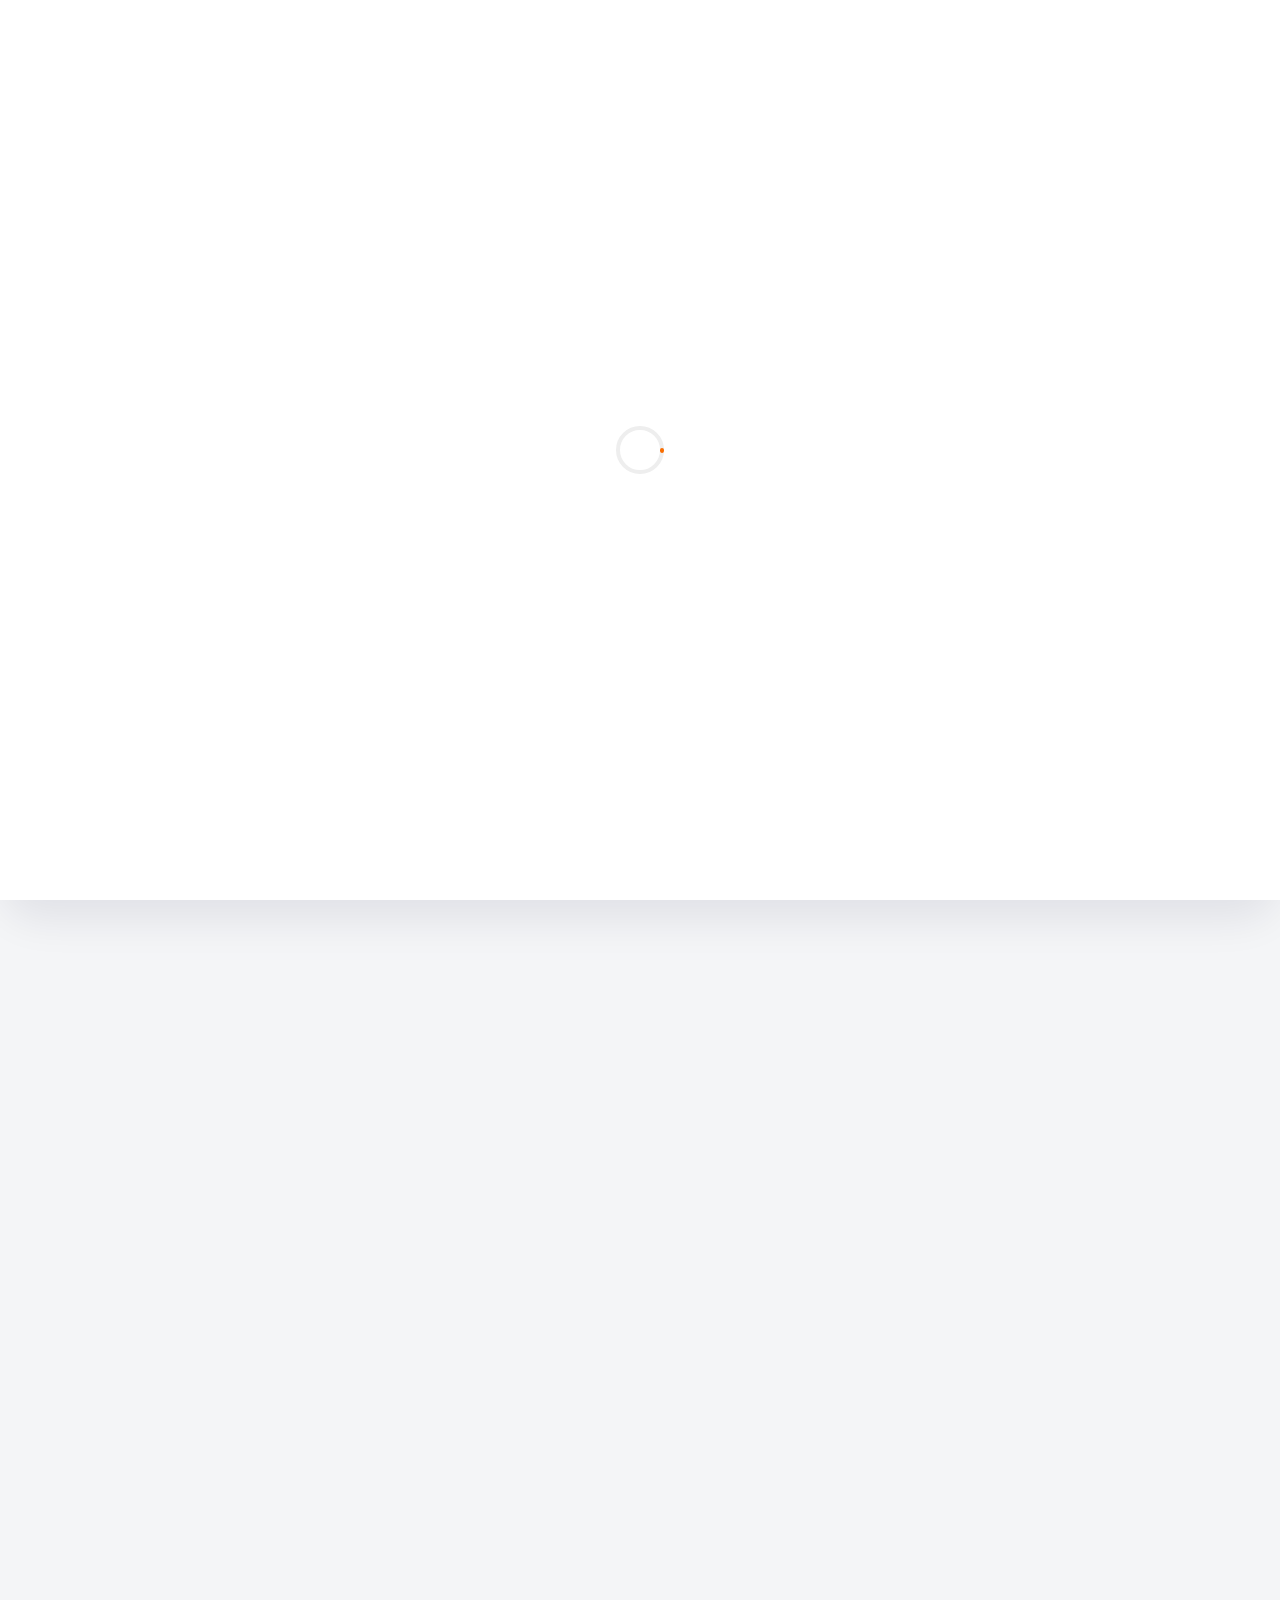
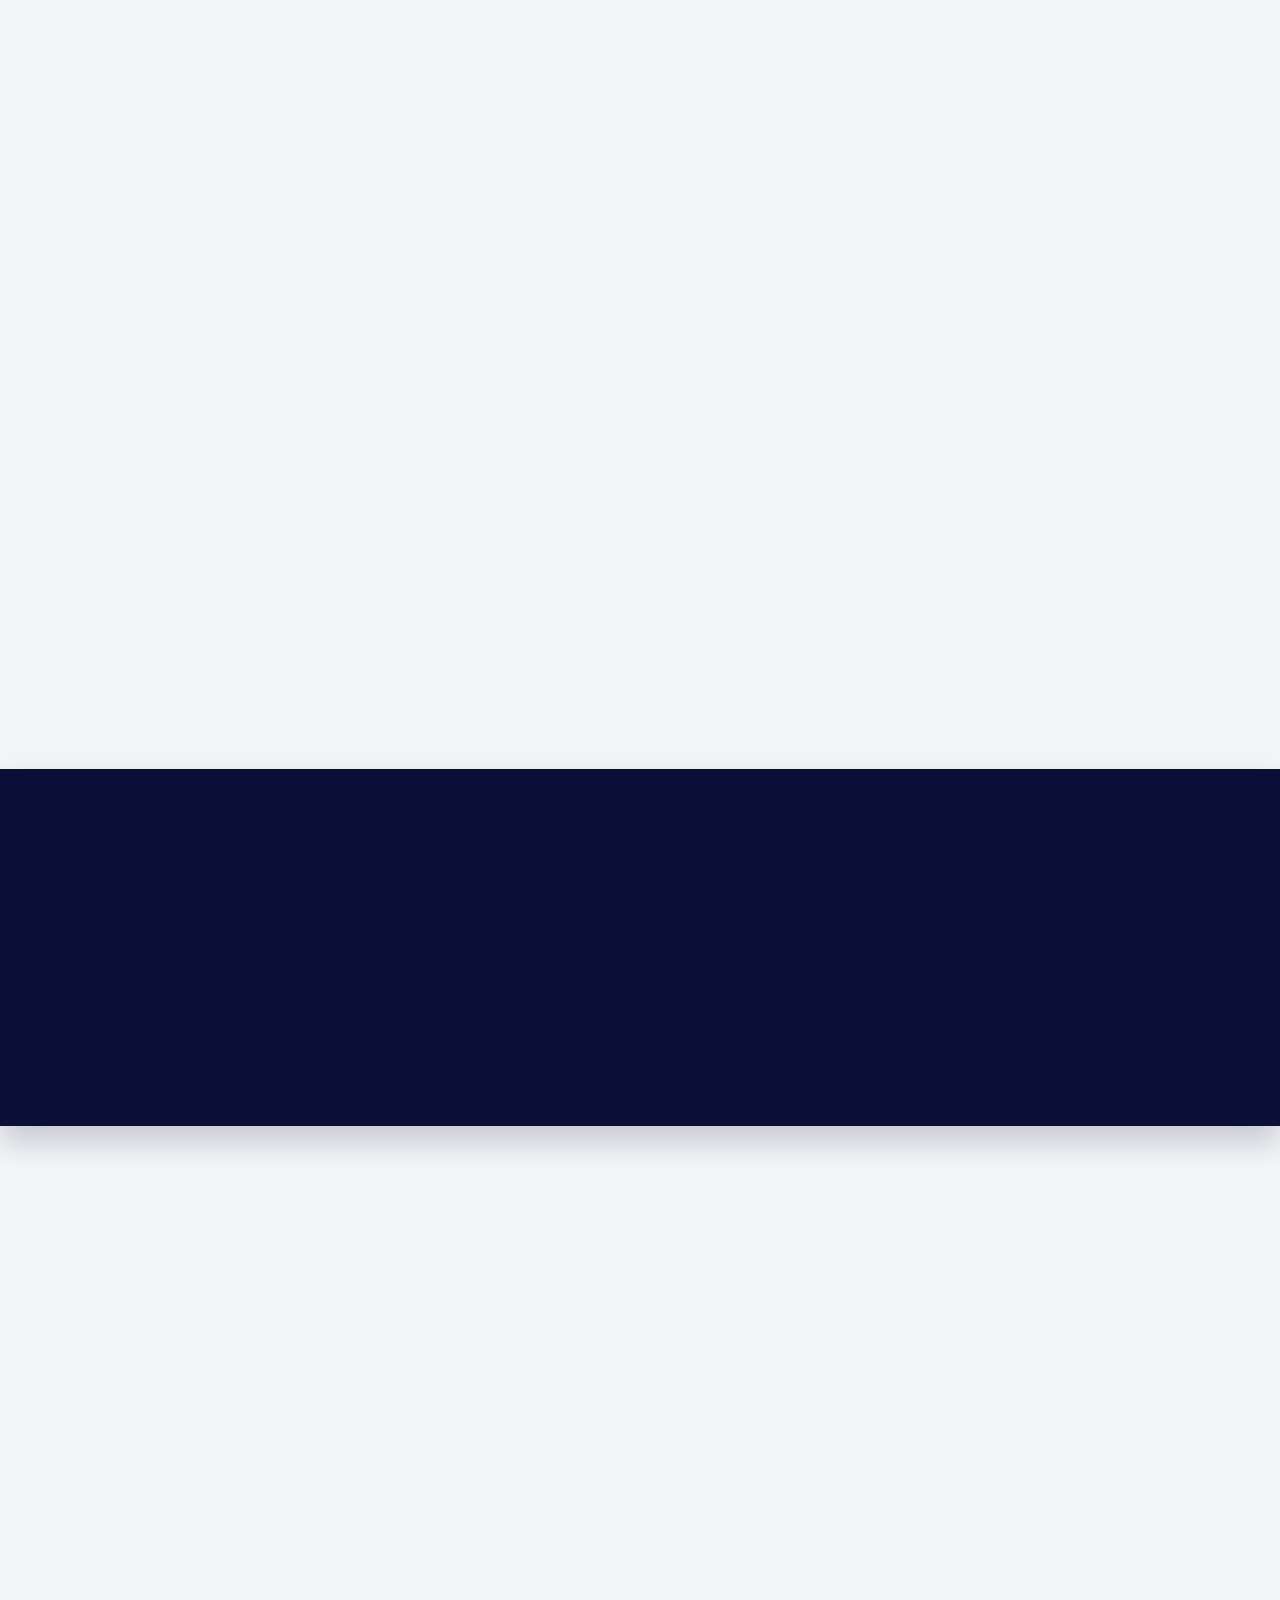
==== index.html @ ebe2635b "mobile view set" ====
<!DOCTYPE html>
<html lang="en">

<head>
  <title>Ideal Muslim Public School - Building Strong Foundations for a Bright Future</title>
  <meta charset="utf-8">
  <meta name="viewport" content="width=device-width, initial-scale=1.0">

  <link href="https://fonts.googleapis.com/css?family=Roboto:300,400,500,700" rel="stylesheet">
  <link rel="stylesheet" href="css/open-iconic-bootstrap.min.css">
  <link rel="stylesheet" href="css/animate.css">
  <link rel="stylesheet" href="css/owl.carousel.min.css">
  <link rel="stylesheet" href="css/owl.theme.default.min.css">
  <link rel="stylesheet" href="css/magnific-popup.css">
  <link rel="stylesheet" href="css/aos.css">
  <link rel="stylesheet" href="css/ionicons.min.css">
  <link rel="stylesheet" href="css/bootstrap-datepicker.css">
  <link rel="stylesheet" href="css/jquery.timepicker.css">
  <link rel="stylesheet" href="css/flaticon.css">
  <link rel="stylesheet" href="css/icomoon.css">
  <link rel="stylesheet" href="css/style.css">
  <link rel="stylesheet" href="css/theme-modern.css">
</head>

<body class="home-page">

  <div id="navbar-placeholder"></div>

  <div class="hero-wrap video-hero" style="background-image: url('images/epic_hero_3d.png'); background-size: cover; background-position: center;">
    <div class="overlay"></div>
    <div class="container">
      <div class="row no-gutters slider-text align-items-center justify-content-center" data-scrollax-parent="true">
        <div class="col-md-9 ftco-animate text-center">
          <h1 class="mb-4">Welcome to Ideal Muslim Public School</h1>
          <p class="mb-4 lead text-white">Building Strong Foundations for a Bright Future<br>
            <small>English Medium | Semester System | Science, English & Computer Science</small>
          </p>
          <p><a href="contact.html" class="btn btn-primary px-4 py-3">Apply Now</a> <a href="course.html"
              class="btn btn-secondary px-4 py-3">View Courses</a></p>
        </div>
      </div>
    </div>
  </div>

  <section class="ftco-section">
    <div class="container">
      <div class="row">
        <div class="col-md-4 d-flex align-self-stretch ftco-animate">
          <div class="media block-6 services p-3 py-4 d-block text-center">
            <div class="icon d-flex justify-content-center align-items-center mb-3"><span class="flaticon-exam"></span>
            </div>
            <div class="media-body px-3">
              <h3 class="heading">Quality Education</h3>
              <p>Committed to nurturing young minds and building strong academic foundations for a successful future.
              </p>
            </div>
          </div>
        </div>
        <div class="col-md-4 d-flex align-self-stretch ftco-animate">
          <div class="media block-6 services p-3 py-4 d-block text-center">
            <div class="icon d-flex justify-content-center align-items-center mb-3"><span class="flaticon-books"></span>
            </div>
            <div class="media-body px-3">
              <h3 class="heading">Admissions Open</h3>
              <p>Admissions are open for motivated students who want to learn, grow, and succeed in a disciplined
                academic environment.</p>
            </div>
          </div>
        </div>
        <div class="col-md-4 d-flex align-self-stretch ftco-animate">
          <div class="media block-6 services p-3 py-4 d-block text-center">
            <div class="icon d-flex justify-content-center align-items-center mb-3"><span
                class="flaticon-blackboard"></span></div>
            <div class="media-body px-3">
              <h3 class="heading">Our Core Subjects</h3>
              <p>Focusing on Science, English, and Computer Science to shape the future of our students.</p>
            </div>
          </div>
        </div>
      </div>
    </div>
  </section>

  <section class="ftco-section bg-light">
    <div class="container">
      <div class="row justify-content-center mb-5 pb-3">
        <div class="col-md-8 heading-section ftco-animate text-center">
          <h2 class="mb-4">About Us</h2>
        </div>
      </div>
      <div class="row d-md-flex align-items-center">
        <div class="col-md-6 ftco-animate">
          <img src="images/3d_hero.png" alt="School Environment" class="img-fluid rounded shadow" style="width: 100%;">
        </div>
        <div class="col-md-6 ftco-animate">
          <p>Ideal Muslim Public School is a trusted educational institution located in Chak No. 10 FW, Tehsil
            Chishtian, District Bahawalnagar. Established in 2006, our school has been serving the community with
            dedication, sincerity, and a mission to provide quality education to every student.</p>
          <p>We are an English medium, semester system school focused on developing students academically, morally, and
            socially. Our goal is not only to help students perform well in their studies but also to prepare them to
            become confident, responsible, and successful individuals in life.</p>
          <p>At Ideal Muslim Public School, we focus on:</p>
          <ul>
            <li>Academic excellence & Character building</li>
            <li>Discipline and respect</li>
            <li>Confidence and communication</li>
            <li>Modern learning values with moral guidance</li>
          </ul>
        </div>
      </div>
    </div>
  </section>

  <section class="ftco-counter" id="section-counter">
    <div class="container">
      <div class="row justify-content-center">
        <div class="col-md-10">
          <div class="row">
            <div class="col-md-3 d-flex justify-content-center counter-wrap ftco-animate">
              <div class="block-18 text-center pt-5 pb-5">
                <div class="text">
                  <strong class="number" data-number="20">10</strong>
                  <span>Years of Academic Excellence</span>
                </div>
              </div>
            </div>
            <div class="col-md-3 d-flex justify-content-center counter-wrap ftco-animate">
              <div class="block-18 text-center pt-5 pb-5">
                <div class="text">
                  <strong class="number" data-number="2006">0</strong>
                  <span>Established</span>
                </div>
              </div>
            </div>
            <div class="col-md-3 d-flex justify-content-center counter-wrap ftco-animate">
              <div class="block-18 text-center pt-5 pb-5">
                <div class="text">
                  <strong class="counter-value"><span class="number" data-number="700">0</span><b class="counter-suffix">+</b></strong>
                  <span>Student Strength</span>
                </div>
              </div>
            </div>
            <div class="col-md-3 d-flex justify-content-center counter-wrap ftco-animate">
              <div class="block-18 text-center pt-5 pb-5">
                <div class="text">
                  <strong class="counter-value"><span class="number" data-number="10000">0</span><b class="counter-suffix">+</b></strong>
                  <span>Successful Alumni</span>
                </div>
              </div>
            </div>
          
          </div>
        </div>
      </div>
    </div>
  </section>

  <section class="ftco-section position-relative pb-5">
    <div class="container">
      <div class="row align-items-stretch">
        <!-- Mission Strategy Card -->
        <div class="col-md-6 d-flex ftco-animate mt-4 mt-md-0">
          <div class="course p-5 text-center w-100 shadow-lg" style="border-radius: 30px; border-top: 8px solid var(--primary); background: #fff;">
            <div class="icon-wrap d-flex justify-content-center align-items-center mx-auto mb-4" style="width: 90px; height: 90px; border-radius: 50%; background: linear-gradient(135deg, var(--primary), #ffa3d4); box-shadow: 0 10px 25px rgba(224, 78, 159, 0.3);">
              <span class="flaticon-exam" style="font-size: 3rem; color: #fff;"></span>
            </div>
            <h2 class="mb-4" style="font-weight: 700;">Our Mission</h2>
            <p style="font-size: 1.05rem; color: #4B5563; line-height: 1.8;">Our mission is to provide affordable and quality education in a safe, disciplined, and encouraging environment where every student can learn, grow, and succeed. We are committed to developing knowledge, confidence, creativity, and strong moral values in our students. Through dedicated teaching and personal attention, we aim to build a strong academic foundation and prepare children to face future challenges with honesty, responsibility, determination, and the skills needed to become successful and respectful members of society.</p>
          </div>
        </div>

        <!-- Vision Goal Card -->
        <div class="col-md-6 d-flex ftco-animate mt-4 mt-md-0">
          <div class="course p-5 text-center w-100 shadow-lg" style="border-radius: 30px; border-top: 8px solid var(--secondary); background: #fff;">
            <div class="icon-wrap d-flex justify-content-center align-items-center mx-auto mb-4" style="width: 90px; height: 90px; border-radius: 50%; background: linear-gradient(135deg, var(--secondary), #262c76); box-shadow: 0 10px 25px rgba(11, 14, 55, 0.2);">
              <span class="flaticon-university" style="font-size: 3rem; color: #fff;"></span>
            </div>
            <h2 class="mb-4" style="font-weight: 700;">Our Vision</h2>
            <p style="font-size: 1.05rem; color: #4B5563; line-height: 1.8;">Our vision is to become a leading educational institution recognized for excellence in learning, discipline, character building, and student development. We aspire to nurture young minds by creating a positive and inspiring atmosphere where students feel motivated to achieve their goals. By strengthening their academic foundation and personal growth, we aim to equip them with the knowledge, confidence, values, and life skills necessary for a bright, successful, and meaningful future in an ever-changing and competitive world.</p>
          </div>
        </div>
      </div>
    </div>
  </section>

  <section class="ftco-section bg-light">
    <div class="container">
      <div class="row justify-content-center mb-5 pb-3">
        <div class="col-md-7 heading-section ftco-animate text-center">
          <h2 class="mb-4">Why Choose Ideal Muslim Public School?</h2>
        </div>
      </div>
      <div class="row">
        <div class="col-md-4 d-flex ftco-animate">
          <div class="course align-self-stretch text-center p-4">
            <div class="icon-wrap d-flex justify-content-center align-items-center mx-auto mb-4" style="width: 100px; height: 100px; border-radius: 50%; background: linear-gradient(135deg, var(--secondary), #262c76); box-shadow: 0 15px 30px rgba(11, 14, 55, 0.2);">
              <span class="flaticon-university" style="font-size: 3.2rem; color: #fff;"></span>
            </div>
            <h4 class="mb-3">Established Since 2006</h4>
            <p>Years of trust and educational excellence in the local community.</p>
          </div>
        </div>
        <div class="col-md-4 d-flex ftco-animate">
          <div class="course align-self-stretch text-center p-4">
            <div class="icon-wrap d-flex justify-content-center align-items-center mx-auto mb-4" style="width: 100px; height: 100px; border-radius: 50%; background: linear-gradient(135deg, var(--primary), #ffa3d4); box-shadow: 0 15px 30px rgba(224, 78, 159, 0.3);">
              <span class="flaticon-books" style="font-size: 3.2rem; color: #fff;"></span>
            </div>
            <h4 class="mb-3">English Medium & Semester System</h4>
            <p>Progressive academic tracking ensuring strong foundations.</p>
          </div>
        </div>
        <div class="col-md-4 d-flex ftco-animate">
          <div class="course align-self-stretch text-center p-4">
            <div class="icon-wrap d-flex justify-content-center align-items-center mx-auto mb-4" style="width: 100px; height: 100px; border-radius: 50%; background: linear-gradient(135deg, var(--secondary), #262c76); box-shadow: 0 15px 30px rgba(11, 14, 55, 0.2);">
              <span class="flaticon-blackboard" style="font-size: 3.2rem; color: #fff;"></span>
            </div>
            <h4 class="mb-3">Discipline & Moral Values</h4>
            <p>Student-centered learning environment with dedicated teaching staff.</p>
          </div>
        </div>
      </div>
    </div>
  </section>

  <section class="ftco-section">
    <div class="container">
      <div class="row justify-content-center mb-5 pb-3">
        <div class="col-md-7 heading-section ftco-animate text-center">
          <span class="subheading">Academics</span>
          <h2 class="mb-4">Our Core Subjects</h2>
          <p>At Ideal Muslim Public School, we focus on the subjects that build the strongest academic base for
            students.</p>
        </div>
      </div>
      <div class="row">
        <div class="col-md-4 d-flex ftco-animate">
          <div class="course align-self-stretch">
            <a href="course.html" class="img" style="background-image: url(images/3d_science.png)"></a>
            <div class="text p-4">
              <h3 class="mb-3"><a href="course.html">Science</a></h3>
              <p>We help students understand the world through practical learning, observation, and conceptual
                understanding.</p>
            </div>
          </div>
        </div>
        <div class="col-md-4 d-flex ftco-animate">
          <div class="course align-self-stretch">
            <a href="course.html" class="img" style="background-image: url(images/3d_english.png)"></a>
            <div class="text p-4">
              <h3 class="mb-3"><a href="course.html">English</a></h3>
              <p>We develop reading, writing, speaking, and communication skills to prepare students for academic and
                personal success.</p>
            </div>
          </div>
        </div>
        <div class="col-md-4 d-flex ftco-animate">
          <div class="course align-self-stretch">
            <a href="course.html" class="img" style="background-image: url(images/3d_computer.png)"></a>
            <div class="text p-4">
              <h3 class="mb-3"><a href="course.html">Computer Science</a></h3>
              <p>We introduce students to modern technology, computer basics, and digital learning to help them succeed
                in today’s world.</p>
            </div>
          </div>
        </div>
      </div>
    </div>
  </section>

  <section class="ftco-section bg-light">
    <div class="container">
      <div class="row justify-content-center mb-5 pb-3">
        <div class="col-md-10 col-lg-10 ftco-animate">
          <div class="course p-4 p-md-5" style="border-radius: 30px;">
            <div class="text">
              <h2 class="mb-4" style="text-align: center;">Our Teachers</h2>
              <p class="lead" style="font-size: 1.15rem; color: #4B5563;">At Ideal Muslim Public School, our teaching staff is the heart of our institution. We are proud to have dedicated, qualified, and caring teachers who work passionately to shape the future of every child.</p>
              <p class="lead" style="font-size: 1.15rem; color: #4B5563;">Our teachers do more than just complete the syllabus — they guide, inspire, and nurture students at every step of their educational journey. With patience, discipline, and personal attention, they help children build strong academic skills, good manners, confidence, and a love for learning.</p>
              <p class="lead" style="font-size: 1.15rem; color: #4B5563;">We believe that every child is unique, and our teachers understand the importance of teaching with kindness, responsibility, and wisdom. They create a classroom environment where students feel safe, respected, motivated, and encouraged to grow.</p>
              <p class="lead mb-0" style="font-weight: 700; color: var(--primary); font-size: 1.25rem; text-align: center; margin-top: 2rem;">At our school, teaching is not just a profession &mdash; it is a mission to build strong minds, good character, and a bright future.</p>
            </div>
          </div>
        </div>
      </div>
    </div>
  </section>

  <section class="ftco-section">
    <div class="container">
      <div class="row justify-content-center mb-5 pb-3">
        <div class="col-md-7 heading-section ftco-animate text-center">
          <h2 class="mb-4">Latest Events</h2>
          <p>At Ideal Muslim Public School, we believe education is not limited to classrooms only. We regularly
            organize engaging and memorable events for our students.</p>
        </div>
      </div>
      <div class="row">
        <div class="col-md-4 d-flex ftco-animate">
          <div class="blog-entry align-self-stretch">
            <a href="event.html" class="block-20"
              style="background-image: url('images/3d_food.png'); overflow:hidden; background-size: cover;">
            </a>
            <div class="text p-4 d-block">
              <h3 class="heading mb-4"><a href="event.html">Food Day</a></h3>
              <p>A fun and exciting event where students bring and share a variety of foods, promoting participation,
                creativity, and social bonding.</p>
            </div>
          </div>
        </div>
        <div class="col-md-4 d-flex ftco-animate">
          <div class="blog-entry align-self-stretch">
            <a href="event.html" class="block-20"
              style="background-image: url('images/3d_dinner.png'); overflow:hidden; background-size: cover;">
            </a>
            <div class="text p-4 d-block">
              <h3 class="heading mb-4"><a href="event.html">Annual Dinner</a></h3>
              <p>A special occasion where students, staff, and families come together to celebrate achievements, unity,
                and joyful school memories.</p>
            </div>
          </div>
        </div>
        <div class="col-md-4 d-flex ftco-animate">
          <div class="blog-entry align-self-stretch">
            <a href="event.html" class="block-20"
              style="background-image: url('images/3d_sports.png'); overflow:hidden; background-size: cover;">
            </a>
            <div class="text p-4 d-block">
              <h3 class="heading mb-4"><a href="event.html">Sports Activities</a></h3>
              <p>We encourage physical fitness and teamwork through sports activities that help students stay active,
                disciplined, and confident.</p>
            </div>
          </div>
        </div>
      </div>
    </div>
  </section>

  <div id="footer-placeholder"></div>

  <!-- loader -->
  <div id="ftco-loader" class="show fullscreen"><svg class="circular" width="48px" height="48px">
      <circle class="path-bg" cx="24" cy="24" r="22" fill="none" stroke-width="4" stroke="#eeeeee" />
      <circle class="path" cx="24" cy="24" r="22" fill="none" stroke-width="4" stroke-miterlimit="10"
        stroke="#F96D00" />
    </svg></div>

  <script src="js/jquery.min.js"></script>
  <script src="js/jquery-migrate-3.0.1.min.js"></script>
  <script src="js/popper.min.js"></script>
  <script src="js/bootstrap.min.js"></script>
  <script src="js/jquery.easing.1.3.js"></script>
  <script src="js/jquery.waypoints.min.js"></script>
  <script src="js/jquery.stellar.min.js"></script>
  <script src="js/owl.carousel.min.js"></script>
  <script src="js/jquery.magnific-popup.min.js"></script>
  <script src="js/aos.js"></script>
  <script src="js/jquery.animateNumber.min.js"></script>
  <script src="js/bootstrap-datepicker.js"></script>
  <script src="js/jquery.timepicker.min.js"></script>
  <script src="js/scrollax.min.js"></script>
  <script src="js/main.js"></script>

</body>

</html>
---- css/flaticon.css ----
/*
  	Flaticon icon font: Flaticon
  	Creation date: 16/08/2018 13:57
  	*/



@font-face {
  font-family: "Flaticon";
  src: url("../fonts/flaticon/font/Flaticon.eot");
  src: url("../fonts/flaticon/font/Flaticon.eot?#iefix") format("embedded-opentype"),
       url("../fonts/flaticon/font/Flaticon.woff") format("woff"),
       url("../fonts/flaticon/font/Flaticon.ttf") format("truetype"),
       url("../fonts/flaticon/font/Flaticon.svg#Flaticon") format("svg");
  font-weight: normal;
  font-style: normal;
}

@media screen and (-webkit-min-device-pixel-ratio:0) {
  @font-face {
    font-family: "Flaticon";
    src: url("../fonts/flaticon/font/Flaticon.svg#Flaticon") format("svg");
  }
}

[class^="flaticon-"]:before, [class*=" flaticon-"]:before,
[class^="flaticon-"]:after, [class*=" flaticon-"]:after {   
  font-family: Flaticon;
  font-style: normal;
  font-weight: normal;
  font-variant: normal;
  text-transform: none;
  line-height: 1;

  /* Better Font Rendering =========== */
  -webkit-font-smoothing: antialiased;
  -moz-osx-font-smoothing: grayscale;
}

.flaticon-university:before { content: "\f100"; }
.flaticon-exam:before { content: "\f101"; }
.flaticon-blackboard:before { content: "\f102"; }
.flaticon-books:before { content: "\f103"; }
---- css/theme-modern.css ----
/* Modern Etail/3D Theme Overrides */

:root {
  --primary: #E04E9F; /* Vibrant Magenta */
  --secondary: #0B0E37; /* Deep Navy Blue */
  --bg-light: #F4F5F7; /* Soft Off-White Background */
  --text-dark: #1A1C29; /* Dark text for readability */
  --clay-shadow: 0 20px 40px rgba(11, 14, 55, 0.08); /* Soft ambient shadow */
  --glass-bg: rgba(255, 255, 255, 0.85);
  --border-radius-pill: 50px;
  --border-radius-card: 24px;
}

body {
  background-color: var(--bg-light);
  color: var(--text-dark);
  font-family: "Plus Jakarta Sans", "Inter", "Work Sans", Arial, sans-serif;
  letter-spacing: -0.01em;
}

/* Global content justification */
p,
li,
.lead,
.text,
.media-body p,
.course p,
.services p,
.blog-entry p,
.testimony-wrap p,
.contact-intro p,
.contact-card p,
.contact-side-body p,
.block-23 ul li .text,
.ftco-footer p {
  text-align: justify;
  text-justify: inter-word;
}

h1, h2, h3, h4, h5, h6, .heading {
  color: var(--secondary) !important;
  font-weight: 800;
  letter-spacing: -0.02em;
}

/* Base Buttons */
.btn {
  border-radius: var(--border-radius-pill) !important;
  font-weight: 700;
  padding: 12px 32px !important;
  text-transform: uppercase;
  letter-spacing: 1px;
  font-size: 0.85rem;
  box-shadow: 0 10px 20px rgba(224, 78, 159, 0.2);
  transition: all 0.3s ease;
  border: none !important;
}

.btn-primary {
  background-color: var(--primary) !important;
  color: #fff !important;
}

.btn-primary:hover {
  transform: translateY(-3px);
  box-shadow: 0 15px 25px rgba(224, 78, 159, 0.4);
}

.btn-secondary {
  background-color: var(--secondary) !important;
  color: #fff !important;
  box-shadow: 0 10px 20px rgba(11, 14, 55, 0.2);
}

.btn-secondary:hover {
  transform: translateY(-3px);
  box-shadow: 0 15px 25px rgba(11, 14, 55, 0.4);
}

/* Floating Pill Navbar */
.ftco-navbar-light {
  background: linear-gradient(180deg, rgba(196, 216, 249, 0.98), rgba(228, 240, 255, 0.95)) !important;
  backdrop-filter: blur(10px);
  -webkit-backdrop-filter: blur(10px);
  box-shadow: var(--clay-shadow);
  border-radius: var(--border-radius-pill);
  margin: 20px auto !important;
  max-width: 95%;
  padding: 10px 20px;
  position: absolute;
  top: 0;
  left: 0;
  right: 0;
  z-index: 10;
}

/* Incase it goes fixed/scrolled */
.ftco-navbar-light.scrolled {
  position: fixed;
  top: 10px;
  max-width: 95%;
  left: 0;
  right: 0;
  border-radius: var(--border-radius-pill);
  box-shadow: 0 15px 30px rgba(11, 14, 55, 0.1);
  margin-top: 0 !important;
  background: linear-gradient(180deg, rgba(178, 204, 245, 0.98), rgba(218, 236, 255, 0.95)) !important;
}

.ftco-navbar-light .navbar-nav > .nav-item > .nav-link {
  color: var(--secondary) !important;
  font-weight: 600;
  text-transform: uppercase;
  font-size: 0.85rem;
  letter-spacing: 1px;
  border-radius: var(--border-radius-pill);
  padding: 10px 20px !important;
  transition: all 0.3s ease;
}

.ftco-navbar-light .navbar-nav > .nav-item > .nav-link:hover,
.ftco-navbar-light .navbar-nav > .nav-item.active > .nav-link {
  background-color: var(--primary) !important;
  color: #fff !important;
}

/* Navbar Brand Logo */
.navbar-brand img {
  border-radius: 50%;
}

/* Video Hero Section */
.hero-wrap.video-hero {
  position: relative;
  overflow: hidden;
  height: 100vh;
  min-height: 800px;
  border-bottom-left-radius: 40px;
  border-bottom-right-radius: 40px;
  box-shadow: var(--clay-shadow);
}

.hero-wrap.video-hero .overlay {
  position: absolute;
  top: 0; left: 0; right: 0; bottom: 0;
  /* Soft white/gray overlay to make text pop while letting bright colors show */
  background: rgba(244, 245, 247, 0.7) !important; 
}

.hero-wrap.video-hero .bg-video {
  position: absolute;
  top: 50%;
  left: 50%;
  min-width: 100%;
  min-height: 100%;
  width: auto;
  height: auto;
  transform: translateX(-50%) translateY(-50%);
  object-fit: cover;
  z-index: -1;
}

.hero-wrap .slider-text h1 {
  font-weight: 900;
  color: var(--secondary) !important;
  font-size: 4rem;
}

.hero-wrap .slider-text p.lead {
  color: var(--secondary) !important;
  font-weight: 500;
}

/* Claymorphic Cards */
.course, .services, .blog-entry, .staff {
  background: #fff !important;
  border-radius: var(--border-radius-card) !important;
  box-shadow: var(--clay-shadow) !important;
  transition: all 0.3s ease;
  overflow: hidden;
  border: 4px solid #fff; /* Slight border effect for clay */
}

.course:hover, .services:hover, .blog-entry:hover, .staff:hover {
  transform: translateY(-10px);
  box-shadow: 0 30px 60px rgba(11, 14, 55, 0.12) !important;
}

.course .img, .blog-entry .block-20, .staff .img-wrap, .img-fluid.rounded {
  border-radius: var(--border-radius-card) !important;
}

/* General images in sections */
img.rounded {
  border-radius: var(--border-radius-card) !important;
  box-shadow: var(--clay-shadow);
}

/* Sections backgrounds */
.bg-light {
  background-color: var(--bg-light) !important;
}
.ftco-section {
  padding: 6em 0;
}

/* Footer modern overhaul */
.ftco-footer {
  background: var(--secondary) !important;
  color: #fff !important;
  border-top-left-radius: 40px;
  border-top-right-radius: 40px;
  position: relative;
  overflow: hidden;
}
.ftco-footer::before {
  content: "";
  position: absolute;
  top: 0; left: 0; right: 0; bottom: 0;
  background: rgba(11, 14, 55, 0.95) !important;
}
.ftco-footer .ftco-footer-widget h2 {
  color: #fff !important;
}
.ftco-footer a {
  color: rgba(255,255,255,0.7) !important;
}
.ftco-footer a:hover {
  color: var(--primary) !important;
}

/* Fix Hero Vertical Alignment */
.hero-wrap.video-hero .container,
.hero-wrap.video-hero .row {
  height: 100%;
}

/* Floating Stats Section */
#section-counter {
  background: var(--secondary) !important;
  position: relative;
  z-index: 5;
  box-shadow: 0 15px 30px rgba(11, 14, 55, 0.2);
  width: 100%;
  max-width: 100%;
  padding: 4em 0;
}

#section-counter .text span, 
#section-counter .text .number {
  color: #fff !important;
  margin-bottom: 0px !important;
  display: block;
}

#section-counter .text,
#section-counter .text span,
#section-counter .text .number,
#section-counter .text .counter-value,
#section-counter .text .counter-value .counter-suffix {
  text-align: center !important;
  text-justify: auto !important;
}

#section-counter .text .number {
  font-weight: 900;
  font-size: 3.5rem;
  line-height: 1;
}

#section-counter .text .counter-value {
  display: inline-flex !important;
  align-items: baseline;
  justify-content: center;
  gap: 0.06em;
}

#section-counter .text .counter-value .number,
#section-counter .text .counter-value .counter-suffix {
  display: inline-block !important;
  color: #fff !important;
  font-weight: 900;
  font-size: 3.5rem;
  line-height: 1;
  margin: 0 !important;
}

#section-counter .text .counter-value .counter-suffix {
  letter-spacing: 0 !important;
  text-transform: none !important;
}

#section-counter .text span {
  font-size: 0.95rem;
  font-weight: 700;
  text-transform: uppercase;
  letter-spacing: 1.5px;
  color: rgba(255,255,255,0.9) !important;
  margin-top: 10px;
}

/* Global responsive safety */
html,
body {
  max-width: 100%;
  overflow-x: hidden;
}

img,
video,
iframe,
svg {
  max-width: 100%;
}

iframe {
  border: 0;
}

.btn,
button,
input[type="submit"],
input[type="button"] {
  min-height: 44px;
}

.form-control,
input,
select,
textarea {
  max-width: 100%;
}

.ftco-section {
  overflow: hidden;
}

/* Shared navbar improvements */
.ftco-navbar-light .navbar-brand {
  min-width: 0;
}

.ftco-navbar-light .navbar-toggler {
  border: 0;
  border-radius: 14px;
  padding: 0.5rem 0.8rem;
  background: rgba(11, 14, 55, 0.06);
  font-weight: 700;
}

.ftco-navbar-light .navbar-collapse {
  transition: all 0.25s ease;
}

/* Counter consistency */
#section-counter .counter-wrap {
  margin-bottom: 1.25rem;
}

#section-counter .block-18 {
  width: 100%;
}

/* 1024 and below */
@media (max-width: 1024px) {
  .ftco-section {
    padding: 4.5em 0;
  }

  .hero-wrap.video-hero {
    min-height: 680px;
  }

  .hero-wrap .slider-text h1 {
    font-size: clamp(2rem, 4.8vw, 3.2rem);
  }

  .hero-wrap .slider-text p.lead {
    font-size: clamp(1rem, 2.4vw, 1.2rem);
  }

  #section-counter .text .number,
  #section-counter .text .counter-value .number,
  #section-counter .text .counter-value .counter-suffix {
    font-size: clamp(2.1rem, 5vw, 3rem);
  }

  .ftco-footer {
    border-top-left-radius: 28px;
    border-top-right-radius: 28px;
  }
}

/* 768 and below */
@media (max-width: 768px) {
  .container {
    padding-left: 18px;
    padding-right: 18px;
  }

  .ftco-navbar-light,
  .ftco-navbar-light.scrolled {
    max-width: calc(100% - 20px);
    margin: 10px auto !important;
    padding: 8px 12px;
    border-radius: 20px;
  }

  .ftco-navbar-light .navbar-brand {
    max-width: calc(100% - 78px);
  }

  .ftco-navbar-light .navbar-brand > div:first-child {
    width: 42px !important;
    height: 42px !important;
    margin-right: 10px !important;
    border-radius: 12px !important;
    font-size: 1.1rem !important;
  }

  .ftco-navbar-light .navbar-brand > div:last-child > span:first-child {
    font-size: 1.3rem !important;
  }

  .ftco-navbar-light .navbar-brand > div:last-child > span:last-child {
    font-size: 0.5rem !important;
    letter-spacing: 1.5px !important;
  }

  .ftco-navbar-light .navbar-collapse {
    margin-top: 0.75rem;
    background: rgba(255, 255, 255, 0.96);
    border-radius: 16px;
    padding: 0.5rem;
    box-shadow: 0 10px 24px rgba(11, 14, 55, 0.1);
  }

  .ftco-navbar-light .navbar-nav {
    gap: 0.2rem;
  }

  .ftco-navbar-light .navbar-nav > .nav-item > .nav-link {
    font-size: 0.82rem;
    padding: 12px 14px !important;
    display: block;
  }

  .hero-wrap.video-hero {
    min-height: 610px;
    height: auto;
    border-bottom-left-radius: 24px;
    border-bottom-right-radius: 24px;
  }

  .hero-wrap.video-hero .slider-text {
    padding-top: 120px;
    padding-bottom: 70px;
  }

  .hero-wrap.hero-wrap-2 {
    height: 430px;
  }

  .hero-wrap.hero-wrap-2 .slider-text {
    height: 430px;
  }

  .hero-wrap .slider-text h1 {
    font-size: clamp(1.8rem, 7vw, 2.4rem);
    line-height: 1.18;
  }

  .hero-wrap .slider-text p,
  .hero-wrap .slider-text p.lead {
    font-size: 0.98rem;
    line-height: 1.6;
  }

  .hero-wrap .slider-text p .btn,
  .hero-wrap .slider-text .btn {
    width: 100%;
    margin: 0.35rem 0 !important;
  }

  .course,
  .services,
  .blog-entry,
  .staff {
    border-radius: 18px !important;
  }

  .icon-wrap {
    width: 74px !important;
    height: 74px !important;
  }

  .icon-wrap span {
    font-size: 2.2rem !important;
  }

  .course-badge {
    width: 100%;
    text-align: center;
    font-size: 1rem !important;
    padding: 0.85em 1.2em !important;
    margin: 0.35em 0 !important;
    border-radius: 18px !important;
  }

  #section-counter {
    padding: 2.8em 0 1.8em;
  }

  #section-counter .counter-wrap {
    margin-bottom: 1.75rem;
  }

  #section-counter .text {
    text-align: center;
  }

  #section-counter .text span {
    letter-spacing: 1px;
    font-size: 0.82rem;
  }

  .ftco-footer {
    border-top-left-radius: 24px;
    border-top-right-radius: 24px;
    padding-top: 3.5rem !important;
    padding-bottom: 2.25rem !important;
  }

  .ftco-footer .ftco-footer-widget {
    margin-bottom: 1.5rem;
  }

  .ftco-footer .ml-md-4 {
    margin-left: 0 !important;
  }

  .ftco-footer .ftco-footer-social {
    display: flex;
    gap: 0.55rem;
    flex-wrap: wrap;
  }

  .ftco-footer .ftco-footer-social li {
    margin: 0;
   }
 }

/* 480 and below */
@media (max-width: 480px) {
  .container {
    padding-left: 14px;
    padding-right: 14px;
  }

  .ftco-section {
    padding: 3.5em 0;
  }

  .ftco-navbar-light,
  .ftco-navbar-light.scrolled {
    max-width: calc(100% - 14px);
    padding: 8px 10px;
    border-radius: 16px;
  }

  .ftco-navbar-light .navbar-brand {
    max-width: calc(100% - 74px);
  }

  .ftco-navbar-light .navbar-brand > div:first-child {
    width: 36px !important;
    height: 36px !important;
    font-size: 0.95rem !important;
    border-radius: 10px !important;
    margin-right: 8px !important;
  }

  .ftco-navbar-light .navbar-brand > div:last-child > span:first-child {
    font-size: 1.1rem !important;
  }

  .ftco-navbar-light .navbar-brand > div:last-child > span:last-child {
    font-size: 0.45rem !important;
    letter-spacing: 1px !important;
  }

  .hero-wrap.video-hero {
    min-height: 560px;
  }

  .hero-wrap.video-hero .slider-text {
    padding-top: 108px;
    padding-bottom: 52px;
  }

  .hero-wrap.hero-wrap-2 {
    height: 340px;
  }

  .hero-wrap.hero-wrap-2 .slider-text {
    height: 340px;
  }

  .hero-wrap .slider-text h1 {
    font-size: clamp(1.25rem, 5.5vw, 1.7rem);
  }

  .hero-wrap .slider-text p {
    font-size: 0.85rem;
  }

  .hero-wrap .breadcrumbs {
    font-size: 0.65rem !important;
  }

  .btn {
    width: 100%;
    padding: 10px 16px !important;
    font-size: 0.72rem;
  }

  #section-counter {
    padding-top: 1.8em;
    padding-bottom: 1em;
  }

  #section-counter .text .number,
  #section-counter .text .counter-value .number,
  #section-counter .text .counter-value .counter-suffix {
    font-size: clamp(1.6rem, 7vw, 2.1rem);
  }

  #section-counter .text span {
    font-size: 0.72rem;
    line-height: 1.45;
  }

  .course,
  .services,
  .blog-entry,
  .staff {
    border-radius: 16px !important;
  }

  .ftco-footer {
    border-top-left-radius: 18px;
    border-top-right-radius: 18px;
  }

  .ftco-footer .navbar-brand {
    align-items: center !important;
  }
}

/* Additional cross-page responsive hardening */
.nav-toggle-icon {
  width: 20px;
  display: inline-flex;
  flex-direction: column;
  justify-content: center;
  gap: 4px;
  margin-right: 0;
  flex-shrink: 0;
}

.nav-toggle-icon span {
  display: block;
  width: 100%;
  height: 2px;
  border-radius: 999px;
  background: var(--secondary);
  transition: transform 0.25s ease, opacity 0.25s ease;
}

.navbar-toggler[aria-expanded="true"] .nav-toggle-icon span:nth-child(1) {
  transform: translateY(6px) rotate(45deg);
}

.navbar-toggler[aria-expanded="true"] .nav-toggle-icon span:nth-child(2) {
  opacity: 0;
}

.navbar-toggler[aria-expanded="true"] .nav-toggle-icon span:nth-child(3) {
  transform: translateY(-6px) rotate(-45deg);
}

.nav-toggle-label {
  font-size: 0.8rem;
  letter-spacing: 0.4px;
  line-height: 1;
  display: inline-block;
  flex-shrink: 0;
  transform: translateY(-1px);
}

@media (max-width: 991.98px) {
  .ftco-navbar-light .navbar-toggler {
    display: inline-flex;
    align-items: center;
    justify-content: center;
    gap: 8px;
    line-height: 1;
  }
}

@media (min-width: 992px) {
  .ftco-navbar-light .navbar-toggler {
    display: none !important;
  }
}

.hero-wrap,
.hero-wrap .slider-text {
  width: 100%;
}

.hero-wrap.video-hero {
  background-repeat: no-repeat;
}

.hero-wrap .slider-text h1,
.hero-wrap .slider-text .bread,
.heading-section h2,
.heading-section h3 {
  overflow-wrap: anywhere;
  word-break: break-word;
}

.ftco-section .row > [class*="col-"] {
  margin-bottom: 1.5rem;
}

.ftco-section .row > [class*="col-"]:last-child {
  margin-bottom: 0;
}

.ftco-section ul {
  padding-left: 1.2rem;
}

.course .img,
.blog-entry .block-20 {
  min-height: 220px;
  background-position: center;
  background-size: cover;
}

.testimony-wrap {
  height: 100%;
}

.ftco-footer {
  padding-top: 4rem !important;
  padding-bottom: 2rem !important;
}

.ftco-footer .row {
  row-gap: 0.5rem;
}

.ftco-footer .ftco-footer-widget {
  margin-bottom: 1rem;
}

.ftco-footer .border-top {
  margin-top: 1rem !important;
  padding-top: 1rem !important;
}

.block-23 ul li {
  display: flex;
  align-items: flex-start;
  gap: 0.65rem;
}

.block-23 ul li .icon {
  margin-top: 0.15rem;
}

.block-23 ul li .text {
  overflow-wrap: anywhere;
}

.table-responsive,
.table-responsive-sm,
.table-responsive-md,
.table-responsive-lg,
.table-responsive-xl {
  border-radius: 12px;
}

@media (max-width: 1024px) {
  .hero-wrap.video-hero {
    background-attachment: scroll !important;
  }

  .hero-wrap .slider-text h1,
  .hero-wrap .slider-text .bread {
    line-height: 1.2;
  }

  .course .img,
  .blog-entry .block-20 {
    min-height: 200px;
  }
}

@media (max-width: 768px) {
  body {
    font-size: 15px;
    line-height: 1.65;
  }

  .hero-wrap .slider-text .btn + .btn {
    margin-top: 0.5rem;
  }

  .hero-wrap .slider-text p small {
    display: inline-block;
    margin-top: 0.45rem;
    line-height: 1.55;
  }

  .ftco-section .row > [class*="col-"] {
    margin-bottom: 1.1rem;
  }

  .ftco-footer .col-md-5,
  .ftco-footer .col-md-4,
  .ftco-footer .col-md-3 {
    margin-bottom: 0.65rem !important;
  }

  .block-23 ul {
    padding-left: 0;
    margin-bottom: 0;
  }
}

@media (max-width: 480px) {
  .nav-toggle-label {
    font-size: 0.74rem;
  }

  .hero-wrap.video-hero .slider-text {
    padding-top: 96px;
  }

  .hero-wrap .slider-text p.lead {
    font-size: 0.88rem;
  }

  .course .img,
  .blog-entry .block-20 {
    min-height: 180px;
  }

  .ftco-footer {
    padding-top: 3rem !important;
    padding-bottom: 1.5rem !important;
  }
}

/* Page-specific responsive refinements */
.home-page .hero-wrap .slider-text .col-md-9 {
  max-width: 920px;
}

.home-page .course p,
.home-page .services p,
.home-page .blog-entry p {
  overflow-wrap: anywhere;
}

.home-page .course.p-5 {
  padding: clamp(1.1rem, 3vw, 3rem) !important;
}

.home-page .lead {
  line-height: 1.75;
}

.about-page .ftco-section.pb-5.pt-5 {
  padding-top: 4.5em !important;
}

.about-page .ftco-section .mt-5 {
  margin-top: 1.75rem !important;
}

.about-page .ftco-section img.img-fluid {
  margin-bottom: 2rem;
}

.about-page .lead {
  font-size: clamp(0.98rem, 2vw, 1.1rem) !important;
  line-height: 1.75 !important;
}

.about-page .testimony-wrap .text p {
  font-size: clamp(0.92rem, 2vw, 1.08rem) !important;
  line-height: 1.68 !important;
  padding-left: 0.5rem !important;
  padding-right: 0.5rem !important;
}

.about-page .testimony-wrap .name {
  font-size: clamp(1rem, 2.2vw, 1.2rem) !important;
}

.course-page .course-badge {
  font-size: clamp(0.9rem, 1.6vw, 1.25rem) !important;
  padding: 0.8em 1.65em !important;
  min-height: 48px;
  display: inline-flex;
  align-items: center;
  justify-content: center;
}

.course-page .ftco-section .mt-5 {
  margin-top: 1.25rem !important;
}

.course-page .ftco-section {
  padding-bottom: 4.5em;
}

.contact-page .hero-wrap.hero-wrap-2 {
  margin-bottom: 0;
}

.contact-page .contact-card p,
.contact-page .contact-card a,
.contact-page .contact-side-body p,
.contact-page .contact-links a {
  overflow-wrap: anywhere;
}

@media (max-width: 1024px) {
  .home-page .hero-wrap.video-hero {
    min-height: 640px;
  }

  .about-page .ftco-section.pb-5.pt-5 {
    padding-top: 3.7em !important;
  }

  .about-page .testimony-wrap {
    min-height: 260px !important;
  }
}

@media (max-width: 768px) {
  .home-page .hero-wrap .slider-text .col-md-9 {
    max-width: 100%;
  }

  .home-page .course.p-5,
  .home-page .course.p-4.p-md-5 {
    padding: 1.05rem !important;
  }

  .home-page .counter-wrap .block-18 {
    padding-top: 1rem !important;
    padding-bottom: 1rem !important;
  }

  .about-page .ftco-section .mt-5 {
    margin-top: 0.7rem !important;
  }

  .about-page .pl-md-5 {
    padding-left: 15px !important;
  }

  .about-page .ftco-section img.img-fluid {
    margin-bottom: 1.35rem;
  }

  .about-page .testimony-wrap {
    min-height: 220px !important;
    padding: 1.25em 1em !important;
  }

  .course-page .course-badge {
    width: 100%;
    margin: 0.35em 0 !important;
    border-radius: 16px !important;
  }

  .contact-page .contact-section {
    padding-top: 3.7em;
  }
}

@media (max-width: 480px) {
  .home-page .hero-wrap.video-hero {
    min-height: 520px;
  }

  .home-page .hero-wrap .slider-text .btn {
    margin-left: 0 !important;
    margin-right: 0 !important;
  }

  .home-page .course.p-5,
  .home-page .course.p-4.p-md-5 {
    padding: 0.95rem !important;
  }

  .home-page .icon-wrap {
    width: 62px !important;
    height: 62px !important;
  }

  .home-page .icon-wrap span {
    font-size: 1.85rem !important;
  }

  .about-page .ftco-section.pb-5.pt-5 {
    padding-top: 3.2em !important;
  }

  .about-page .ftco-section img.img-fluid {
    margin-bottom: 1.5rem;
  }

  .about-page .testimony-wrap {
    min-height: 190px !important;
    border-radius: 16px !important;
    padding: 1em 0.8em !important;
  }

  .course-page .ftco-section .mt-5 {
    margin-top: 0.45rem !important;
  }

  .course-page .course-badge {
    font-size: 0.88rem !important;
    padding: 0.75em 1em !important;
  }

  .contact-page .contact-section {
    padding-top: 3.2em;
  }
}

/* Final QA responsive safeguards */
.footer-modern {
  padding-top: 3.25rem !important;
  padding-bottom: 1.5rem !important;
}

.footer-modern .footer-col {
  margin-bottom: 1rem !important;
}

.footer-modern .ftco-footer-widget {
  margin-bottom: 0.5rem !important;
}

.footer-modern .ftco-heading-2 {
  margin-bottom: 0.85rem !important;
}

.footer-modern p {
  margin-bottom: 0.85rem;
}

.footer-modern .list-unstyled {
  margin: 0;
  padding: 0;
}

.footer-modern .list-unstyled li {
  margin-bottom: 0.2rem;
}

.footer-modern .list-unstyled li a {
  padding-top: 0.35rem !important;
  padding-bottom: 0.35rem !important;
}

.footer-modern .ftco-footer-social {
  display: flex;
  align-items: center;
  gap: 0.55rem;
}

.footer-modern .footer-bottom-row {
  margin-top: 0.75rem !important;
  padding-top: 0.9rem !important;
}

.ftco-navbar-light .container {
  display: flex;
  align-items: center;
  justify-content: space-between;
  flex-wrap: wrap;
}

.ftco-navbar-light .navbar-brand {
  overflow: hidden;
}

.hero-wrap.hero-wrap-2 {
  background-repeat: no-repeat;
}

.table-responsive {
  -webkit-overflow-scrolling: touch;
}

input,
select,
textarea,
button {
  font-size: 16px;
}

@media (max-width: 1024px) {
  .hero-wrap.hero-wrap-2 {
    min-height: 420px;
    height: auto;
  }

  .hero-wrap.hero-wrap-2 .slider-text {
    min-height: 420px;
    height: auto;
    padding-top: 80px;
    padding-bottom: 40px;
  }
}

@media (max-width: 768px) {
  .ftco-navbar-light,
  .ftco-navbar-light.scrolled {
    position: sticky !important;
    top: 0 !important;
    left: 0;
    right: 0;
    max-width: 100% !important;
    margin: 0 !important;
    border-radius: 0 0 16px 16px !important;
    z-index: 1000;
  }

  .ftco-navbar-light .container {
    padding-left: 12px;
    padding-right: 12px;
  }

  .hero-wrap.hero-wrap-2 {
    min-height: 360px;
  }

  .hero-wrap.hero-wrap-2 .slider-text {
    min-height: 360px;
    padding-top: 86px;
    padding-bottom: 32px;
  }

  .ftco-footer .ftco-footer-social a {
    width: 42px;
    height: 42px;
    line-height: 42px;
  }

  .footer-modern {
    padding-top: 2.25rem !important;
    padding-bottom: 1rem !important;
  }

  .footer-modern .footer-col {
    margin-bottom: 0.4rem !important;
  }

  .footer-modern .ftco-heading-2 {
    margin-bottom: 0.6rem !important;
    font-size: 1.1rem !important;
  }

  .footer-modern .ftco-footer-widget p {
    line-height: 1.55;
    margin-bottom: 0.45rem !important;
  }

  .footer-modern .block-23 ul li {
    margin-bottom: 0.45rem;
  }

  .footer-modern .footer-bottom-row {
    margin-top: 0.5rem !important;
    padding-top: 0.7rem !important;
  }

  .footer-modern .row {
    row-gap: 0.15rem !important;
  }
}

@media (max-width: 480px) {
  .hero-wrap.hero-wrap-2 {
    min-height: 300px;
  }

  .hero-wrap.hero-wrap-2 .slider-text {
    min-height: 300px;
    padding-top: 78px;
    padding-bottom: 22px;
  }

  .home-page #section-counter .block-18 {
    padding-top: 0.7rem !important;
    padding-bottom: 0.7rem !important;
  }

  .ftco-navbar-light .navbar-brand {
    max-width: calc(100% - 90px);
  }

  .footer-modern .ftco-footer-widget p,
  .footer-modern .block-23 ul li .text,
  .footer-modern .list-unstyled li a {
    font-size: 0.95rem;
  }

  .footer-modern .footer-col {
    margin-bottom: 0.1rem !important;
  }

  .footer-modern .ftco-footer-social {
    margin-top: 0.35rem !important;
    margin-bottom: 0.15rem !important;
  }

  .footer-modern .ftco-heading-2 {
    margin-top: 0.15rem;
    margin-bottom: 0.45rem !important;
  }
}

/* Breadcrumb alignment fix on inner hero sections */
.hero-wrap .breadcrumbs {
  width: 100%;
  text-align: center !important;
}

@media (max-width: 768px) {
  .about-page .ftco-section.pb-5.pt-5 .row.d-flex.align-items-center {
    display: flex;
    flex-direction: column;
  }

  .about-page .ftco-section.pb-5.pt-5 .row.d-flex.align-items-center > .col-md-7 {
    order: 1;
  }

  .about-page .ftco-section.pb-5.pt-5 .row.d-flex.align-items-center > .col-md-5 {
    order: 2;
  }

  .hero-wrap.hero-wrap-2 .breadcrumbs {
    margin-bottom: 0.6rem !important;
    letter-spacing: 0.5px;
    text-align: center !important;
  }
}

@media (max-width: 480px) {
  .hero-wrap.hero-wrap-2 .breadcrumbs {
    margin-bottom: 0.45rem !important;
    font-size: 0.72rem !important;
    line-height: 1.4;
    text-align: center !important;
  }
}

/* About page testimonials cleanup */
.about-page .testimony-section {
  padding-top: 3.8em !important;
  padding-bottom: 3.2em !important;
}

.about-page .testimony-section .heading-section {
  margin-bottom: 1.6rem !important;
  padding-bottom: 0 !important;
}

.about-page .testimony-section .row.justify-content-center.mb-5.pb-3 {
  margin-bottom: 0.9rem !important;
  padding-bottom: 0 !important;
}

.about-page .testimony-section .carousel-testimony .item {
  padding: 0.1rem 0.15rem 0.2rem;
}

.about-page .testimony-section .testimony-wrap {
  min-height: 250px !important;
  border-radius: 16px !important;
  padding: 1.3rem 1.1rem !important;
  box-shadow: 0 10px 25px rgba(11, 14, 55, 0.08) !important;
}

.about-page .testimony-section .testimony-wrap .text p {
  margin-bottom: 1rem !important;
}

.about-page .testimony-section .owl-dots {
  margin-top: 0.15rem !important;
  margin-bottom: 0 !important;
  padding-top: 0 !important;
  line-height: 1;
}

.about-page .testimony-section .owl-dot span {
  width: 10px !important;
  height: 10px !important;
  margin: 4px !important;
  background: rgba(11, 14, 55, 0.28) !important;
}

.about-page .testimony-section .owl-dot.active span {
  width: 24px !important;
  border-radius: 999px !important;
  background: var(--secondary) !important;
}

.about-page .testimony-section .testimony-wrap .name {
  margin-bottom: 0.25rem !important;
  line-height: 1.35;
}

.about-page .testimony-section .testimony-wrap .position {
  display: block;
  margin-top: 0 !important;
  margin-bottom: 0 !important;
  line-height: 1.35;
  font-size: 1rem !important;
}

@media (max-width: 768px) {
  .about-page .testimony-section {
    padding-top: 3.1em !important;
    padding-bottom: 2.6em !important;
  }

  .about-page .testimony-section .heading-section {
    margin-bottom: 1.1rem !important;
  }

  .about-page .testimony-section .row.justify-content-center.mb-5.pb-3 {
    margin-bottom: 0.75rem !important;
  }

  .about-page .testimony-section .testimony-wrap {
    min-height: 220px !important;
    padding: 1.15rem 0.95rem !important;
  }

  .about-page .testimony-section .owl-dots {
    margin-top: 0 !important;
  }
}

@media (max-width: 480px) {
  .about-page .testimony-section {
    padding-top: 2.2em !important;
    padding-bottom: 1.3em !important;
  }

  .about-page .testimony-section .heading-section h2 {
    font-size: 2rem !important;
    margin-bottom: 0.3rem !important;
  }

  .about-page .testimony-section .row.justify-content-center.mb-5.pb-3 {
    margin-bottom: 0.55rem !important;
  }

  .about-page .testimony-section .testimony-wrap {
    min-height: 0 !important;
    height: auto !important;
    border-radius: 14px !important;
    padding: 1rem 0.85rem !important;
  }

  .about-page .testimony-section .testimony-wrap .text p {
    font-size: 1rem !important;
    line-height: 1.6 !important;
    margin-bottom: 0.7rem !important;
  }

  .about-page .testimony-section .testimony-wrap .name {
    font-size: 1.05rem !important;
    margin-bottom: 0.15rem !important;
  }

  .about-page .testimony-section .testimony-wrap .position {
    font-size: 0.92rem !important;
  }

  .about-page .testimony-section .owl-dot span {
    width: 8px !important;
    height: 8px !important;
    margin: 3px !important;
  }

  .about-page .testimony-section .owl-dot.active span {
    width: 18px !important;
  }

  .about-page .testimony-section .owl-dots {
    margin-top: -0.2rem !important;
  }
}
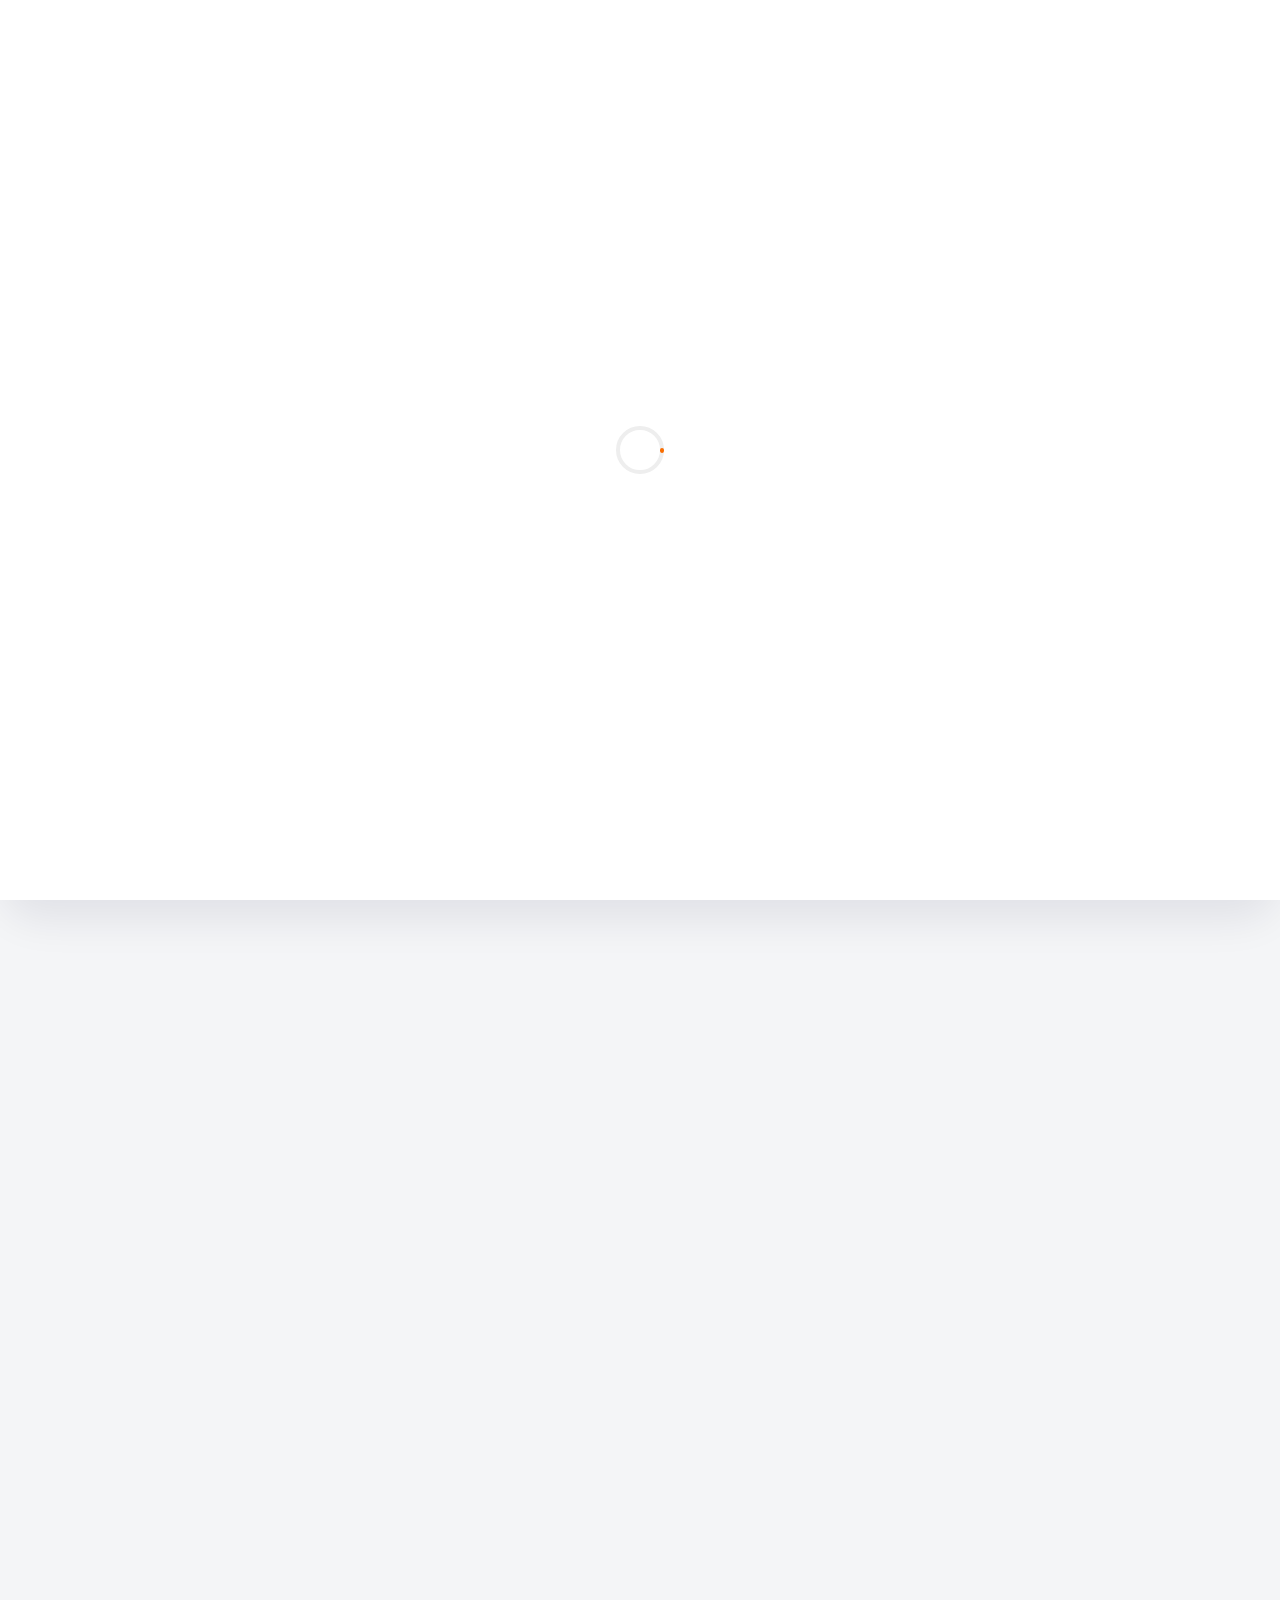
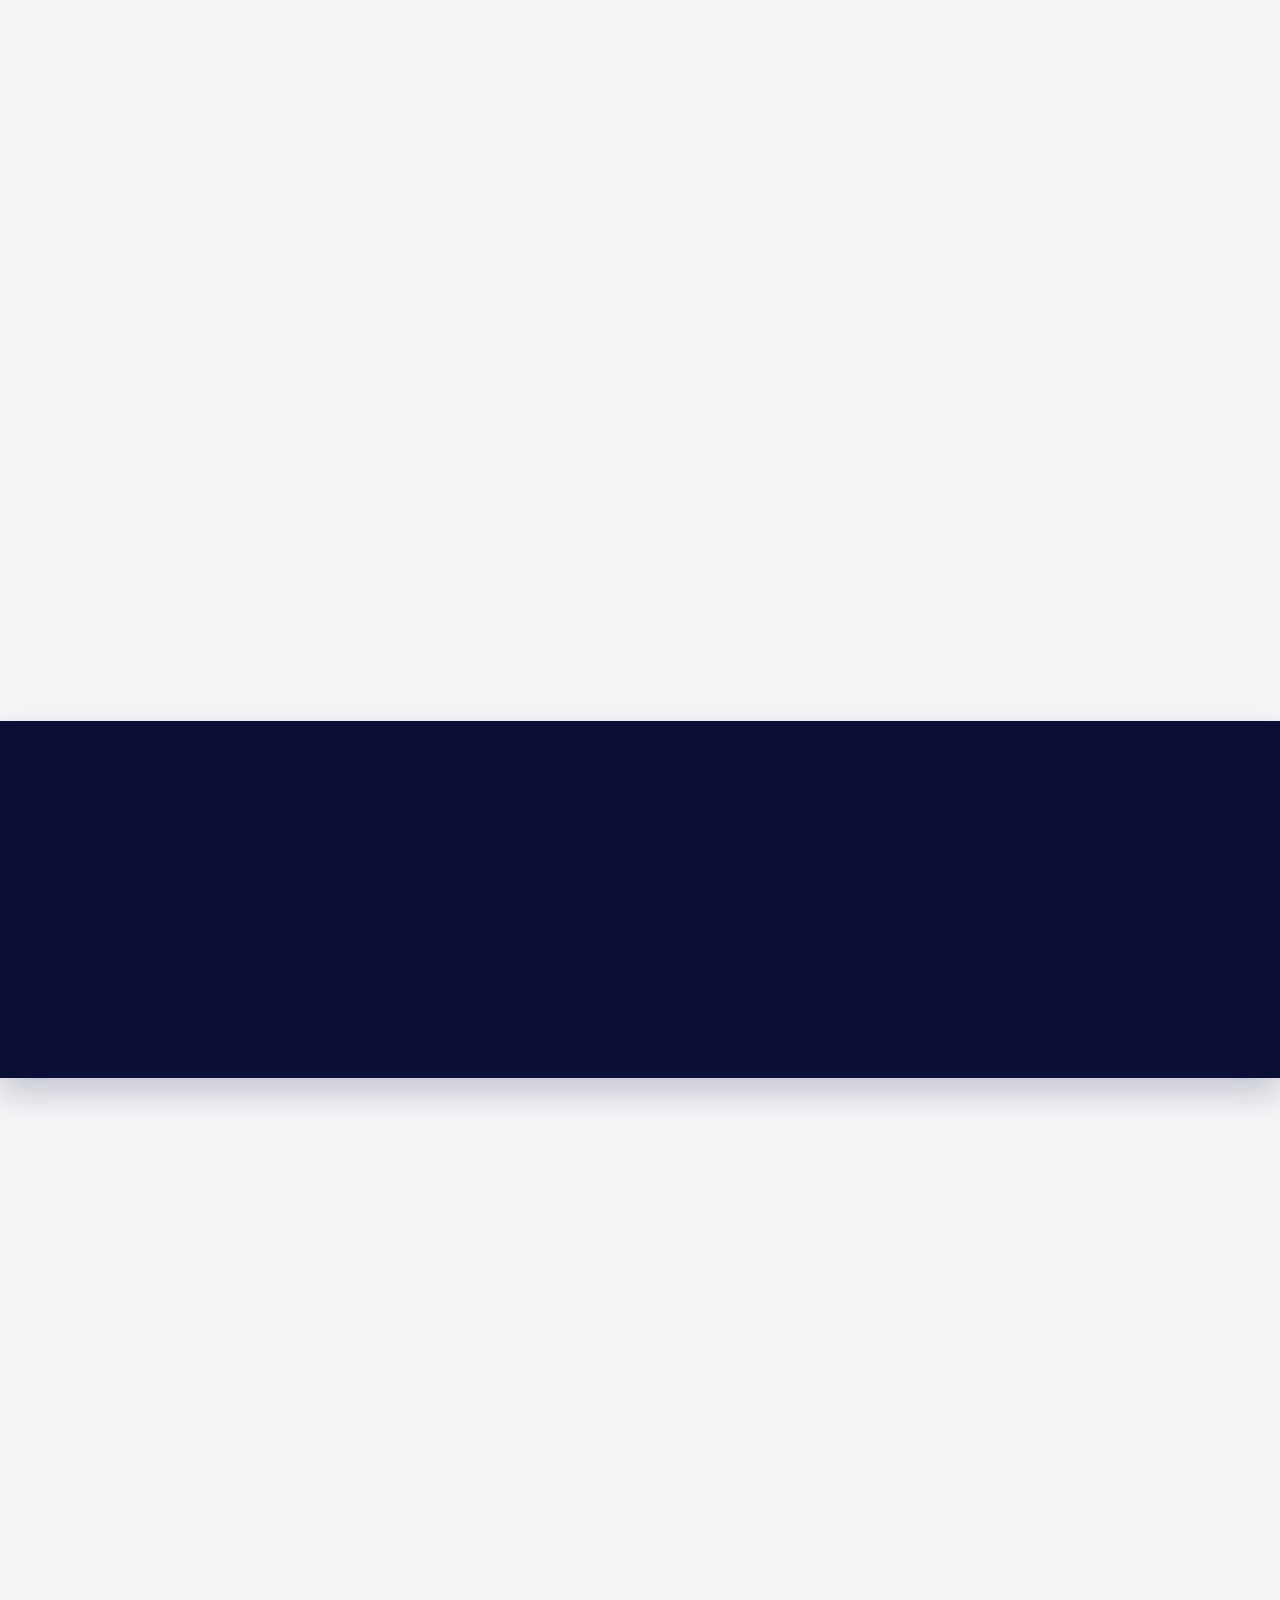
==== commit 97c279b6: "rephrase the website" ====
--- a/index.html
+++ b/index.html
@@ -22,11 +22,11 @@
   <link rel="stylesheet" href="css/theme-modern.css">
 </head>
 
-<body class="home-page">
+<body>
 
   <div id="navbar-placeholder"></div>
 
-  <div class="hero-wrap video-hero" style="background-image: url('images/epic_hero_3d.png'); background-size: cover; background-position: center;">
+  <div class="hero-wrap video-hero" style="background-image: url('images/epic_hero_3d.png'); background-attachment:fixed; background-size: cover; background-position: center;">
     <div class="overlay"></div>
     <div class="container">
       <div class="row no-gutters slider-text align-items-center justify-content-center" data-scrollax-parent="true">
--- a/css/theme-modern.css
+++ b/css/theme-modern.css
@@ -16,25 +16,6 @@
   color: var(--text-dark);
   font-family: "Plus Jakarta Sans", "Inter", "Work Sans", Arial, sans-serif;
   letter-spacing: -0.01em;
-}
-
-/* Global content justification */
-p,
-li,
-.lead,
-.text,
-.media-body p,
-.course p,
-.services p,
-.blog-entry p,
-.testimony-wrap p,
-.contact-intro p,
-.contact-card p,
-.contact-side-body p,
-.block-23 ul li .text,
-.ftco-footer p {
-  text-align: justify;
-  text-justify: inter-word;
 }
 
 h1, h2, h3, h4, h5, h6, .heading {
@@ -79,7 +60,7 @@
 
 /* Floating Pill Navbar */
 .ftco-navbar-light {
-  background: linear-gradient(180deg, rgba(196, 216, 249, 0.98), rgba(228, 240, 255, 0.95)) !important;
+  background: var(--glass-bg) !important;
   backdrop-filter: blur(10px);
   -webkit-backdrop-filter: blur(10px);
   box-shadow: var(--clay-shadow);
@@ -104,7 +85,6 @@
   border-radius: var(--border-radius-pill);
   box-shadow: 0 15px 30px rgba(11, 14, 55, 0.1);
   margin-top: 0 !important;
-  background: linear-gradient(180deg, rgba(178, 204, 245, 0.98), rgba(218, 236, 255, 0.95)) !important;
 }
 
 .ftco-navbar-light .navbar-nav > .nav-item > .nav-link {
@@ -253,15 +233,6 @@
   display: block;
 }
 
-#section-counter .text,
-#section-counter .text span,
-#section-counter .text .number,
-#section-counter .text .counter-value,
-#section-counter .text .counter-value .counter-suffix {
-  text-align: center !important;
-  text-justify: auto !important;
-}
-
 #section-counter .text .number {
   font-weight: 900;
   font-size: 3.5rem;
@@ -418,11 +389,11 @@
     font-size: 1.1rem !important;
   }
 
-  .ftco-navbar-light .navbar-brand > div:last-child > span:first-child {
+  .ftco-navbar-light .navbar-brand span:first-child {
     font-size: 1.3rem !important;
   }
 
-  .ftco-navbar-light .navbar-brand > div:last-child > span:last-child {
+  .ftco-navbar-light .navbar-brand span:last-child {
     font-size: 0.5rem !important;
     letter-spacing: 1.5px !important;
   }
@@ -580,11 +551,11 @@
     margin-right: 8px !important;
   }
 
-  .ftco-navbar-light .navbar-brand > div:last-child > span:first-child {
+  .ftco-navbar-light .navbar-brand span:first-child {
     font-size: 1.1rem !important;
   }
 
-  .ftco-navbar-light .navbar-brand > div:last-child > span:last-child {
+  .ftco-navbar-light .navbar-brand span:last-child {
     font-size: 0.45rem !important;
     letter-spacing: 1px !important;
   }
@@ -657,766 +628,69 @@
   }
 }
 
-/* Additional cross-page responsive hardening */
-.nav-toggle-icon {
-  width: 20px;
-  display: inline-flex;
-  flex-direction: column;
-  justify-content: center;
-  gap: 4px;
-  margin-right: 0;
-  flex-shrink: 0;
-}
-
-.nav-toggle-icon span {
-  display: block;
-  width: 100%;
-  height: 2px;
-  border-radius: 999px;
-  background: var(--secondary);
-  transition: transform 0.25s ease, opacity 0.25s ease;
-}
-
-.navbar-toggler[aria-expanded="true"] .nav-toggle-icon span:nth-child(1) {
-  transform: translateY(6px) rotate(45deg);
-}
-
-.navbar-toggler[aria-expanded="true"] .nav-toggle-icon span:nth-child(2) {
-  opacity: 0;
-}
-
-.navbar-toggler[aria-expanded="true"] .nav-toggle-icon span:nth-child(3) {
-  transform: translateY(-6px) rotate(-45deg);
-}
-
-.nav-toggle-label {
-  font-size: 0.8rem;
-  letter-spacing: 0.4px;
-  line-height: 1;
-  display: inline-block;
-  flex-shrink: 0;
-  transform: translateY(-1px);
-}
-
-@media (max-width: 991.98px) {
-  .ftco-navbar-light .navbar-toggler {
-    display: inline-flex;
-    align-items: center;
-    justify-content: center;
-    gap: 8px;
-    line-height: 1;
-  }
-}
-
-@media (min-width: 992px) {
-  .ftco-navbar-light .navbar-toggler {
-    display: none !important;
-  }
-}
-
-.hero-wrap,
-.hero-wrap .slider-text {
-  width: 100%;
-}
-
-.hero-wrap.video-hero {
-  background-repeat: no-repeat;
-}
-
-.hero-wrap .slider-text h1,
-.hero-wrap .slider-text .bread,
-.heading-section h2,
-.heading-section h3 {
-  overflow-wrap: anywhere;
-  word-break: break-word;
-}
-
-.ftco-section .row > [class*="col-"] {
-  margin-bottom: 1.5rem;
-}
-
-.ftco-section .row > [class*="col-"]:last-child {
-  margin-bottom: 0;
-}
-
-.ftco-section ul {
-  padding-left: 1.2rem;
-}
-
-.course .img,
-.blog-entry .block-20 {
-  min-height: 220px;
-  background-position: center;
-  background-size: cover;
-}
-
-.testimony-wrap {
-  height: 100%;
-}
-
-.ftco-footer {
-  padding-top: 4rem !important;
-  padding-bottom: 2rem !important;
-}
-
-.ftco-footer .row {
-  row-gap: 0.5rem;
-}
-
-.ftco-footer .ftco-footer-widget {
-  margin-bottom: 1rem;
-}
-
-.ftco-footer .border-top {
-  margin-top: 1rem !important;
-  padding-top: 1rem !important;
-}
-
-.block-23 ul li {
-  display: flex;
-  align-items: flex-start;
-  gap: 0.65rem;
-}
-
-.block-23 ul li .icon {
-  margin-top: 0.15rem;
-}
-
-.block-23 ul li .text {
-  overflow-wrap: anywhere;
-}
-
-.table-responsive,
-.table-responsive-sm,
-.table-responsive-md,
-.table-responsive-lg,
-.table-responsive-xl {
-  border-radius: 12px;
-}
-
-@media (max-width: 1024px) {
-  .hero-wrap.video-hero {
-    background-attachment: scroll !important;
-  }
-
-  .hero-wrap .slider-text h1,
-  .hero-wrap .slider-text .bread {
-    line-height: 1.2;
-  }
-
-  .course .img,
-  .blog-entry .block-20 {
-    min-height: 200px;
-  }
+/* Ultra-compact footer override */
+.ftco-footer.footer-modern {
+  padding-top: 0.9rem !important;
+  padding-bottom: 0.35rem !important;
+}
+
+.ftco-footer.footer-modern .footer-col,
+.ftco-footer.footer-modern .ftco-footer-widget {
+  margin-bottom: 0.1rem !important;
+}
+
+.ftco-footer.footer-modern .ftco-heading-2 {
+  margin-bottom: 0.22rem !important;
+  font-size: 1rem !important;
+}
+
+.ftco-footer.footer-modern p {
+  margin-bottom: 0.18rem !important;
+  line-height: 1.35 !important;
+  font-size: 0.9rem;
+}
+
+.ftco-footer.footer-modern .list-unstyled li {
+  margin-bottom: 0 !important;
+}
+
+.ftco-footer.footer-modern .list-unstyled li a {
+  padding-top: 0.1rem !important;
+  padding-bottom: 0.1rem !important;
+  line-height: 1.25 !important;
+}
+
+.ftco-footer.footer-modern .ftco-footer-social {
+  margin-top: 0.1rem !important;
+  margin-bottom: 0.05rem !important;
+  gap: 0.35rem;
+}
+
+.ftco-footer.footer-modern .row.border-top {
+  margin-top: 0.2rem !important;
+  padding-top: 0.22rem !important;
 }
 
 @media (max-width: 768px) {
-  body {
-    font-size: 15px;
-    line-height: 1.65;
-  }
-
-  .hero-wrap .slider-text .btn + .btn {
-    margin-top: 0.5rem;
-  }
-
-  .hero-wrap .slider-text p small {
-    display: inline-block;
-    margin-top: 0.45rem;
-    line-height: 1.55;
-  }
-
-  .ftco-section .row > [class*="col-"] {
-    margin-bottom: 1.1rem;
-  }
-
-  .ftco-footer .col-md-5,
-  .ftco-footer .col-md-4,
-  .ftco-footer .col-md-3 {
-    margin-bottom: 0.65rem !important;
-  }
-
-  .block-23 ul {
-    padding-left: 0;
-    margin-bottom: 0;
+  .ftco-footer.footer-modern {
+    padding-top: 0.7rem !important;
+    padding-bottom: 0.2rem !important;
+  }
+
+  .ftco-footer.footer-modern p,
+  .ftco-footer.footer-modern .list-unstyled li a,
+  .ftco-footer.footer-modern .block-23 .text {
+    font-size: 0.84rem !important;
   }
 }
 
 @media (max-width: 480px) {
-  .nav-toggle-label {
-    font-size: 0.74rem;
-  }
-
-  .hero-wrap.video-hero .slider-text {
-    padding-top: 96px;
-  }
-
-  .hero-wrap .slider-text p.lead {
-    font-size: 0.88rem;
-  }
-
-  .course .img,
-  .blog-entry .block-20 {
-    min-height: 180px;
-  }
-
-  .ftco-footer {
-    padding-top: 3rem !important;
-    padding-bottom: 1.5rem !important;
-  }
-}
-
-/* Page-specific responsive refinements */
-.home-page .hero-wrap .slider-text .col-md-9 {
-  max-width: 920px;
-}
-
-.home-page .course p,
-.home-page .services p,
-.home-page .blog-entry p {
-  overflow-wrap: anywhere;
-}
-
-.home-page .course.p-5 {
-  padding: clamp(1.1rem, 3vw, 3rem) !important;
-}
-
-.home-page .lead {
-  line-height: 1.75;
-}
-
-.about-page .ftco-section.pb-5.pt-5 {
-  padding-top: 4.5em !important;
-}
-
-.about-page .ftco-section .mt-5 {
-  margin-top: 1.75rem !important;
-}
-
-.about-page .ftco-section img.img-fluid {
-  margin-bottom: 2rem;
-}
-
-.about-page .lead {
-  font-size: clamp(0.98rem, 2vw, 1.1rem) !important;
-  line-height: 1.75 !important;
-}
-
-.about-page .testimony-wrap .text p {
-  font-size: clamp(0.92rem, 2vw, 1.08rem) !important;
-  line-height: 1.68 !important;
-  padding-left: 0.5rem !important;
-  padding-right: 0.5rem !important;
-}
-
-.about-page .testimony-wrap .name {
-  font-size: clamp(1rem, 2.2vw, 1.2rem) !important;
-}
-
-.course-page .course-badge {
-  font-size: clamp(0.9rem, 1.6vw, 1.25rem) !important;
-  padding: 0.8em 1.65em !important;
-  min-height: 48px;
-  display: inline-flex;
-  align-items: center;
-  justify-content: center;
-}
-
-.course-page .ftco-section .mt-5 {
-  margin-top: 1.25rem !important;
-}
-
-.course-page .ftco-section {
-  padding-bottom: 4.5em;
-}
-
-.contact-page .hero-wrap.hero-wrap-2 {
-  margin-bottom: 0;
-}
-
-.contact-page .contact-card p,
-.contact-page .contact-card a,
-.contact-page .contact-side-body p,
-.contact-page .contact-links a {
-  overflow-wrap: anywhere;
-}
-
-@media (max-width: 1024px) {
-  .home-page .hero-wrap.video-hero {
-    min-height: 640px;
-  }
-
-  .about-page .ftco-section.pb-5.pt-5 {
-    padding-top: 3.7em !important;
-  }
-
-  .about-page .testimony-wrap {
-    min-height: 260px !important;
-  }
-}
-
-@media (max-width: 768px) {
-  .home-page .hero-wrap .slider-text .col-md-9 {
-    max-width: 100%;
-  }
-
-  .home-page .course.p-5,
-  .home-page .course.p-4.p-md-5 {
-    padding: 1.05rem !important;
-  }
-
-  .home-page .counter-wrap .block-18 {
-    padding-top: 1rem !important;
-    padding-bottom: 1rem !important;
-  }
-
-  .about-page .ftco-section .mt-5 {
-    margin-top: 0.7rem !important;
-  }
-
-  .about-page .pl-md-5 {
-    padding-left: 15px !important;
-  }
-
-  .about-page .ftco-section img.img-fluid {
-    margin-bottom: 1.35rem;
-  }
-
-  .about-page .testimony-wrap {
-    min-height: 220px !important;
-    padding: 1.25em 1em !important;
-  }
-
-  .course-page .course-badge {
-    width: 100%;
-    margin: 0.35em 0 !important;
-    border-radius: 16px !important;
-  }
-
-  .contact-page .contact-section {
-    padding-top: 3.7em;
-  }
-}
-
-@media (max-width: 480px) {
-  .home-page .hero-wrap.video-hero {
-    min-height: 520px;
-  }
-
-  .home-page .hero-wrap .slider-text .btn {
-    margin-left: 0 !important;
-    margin-right: 0 !important;
-  }
-
-  .home-page .course.p-5,
-  .home-page .course.p-4.p-md-5 {
-    padding: 0.95rem !important;
-  }
-
-  .home-page .icon-wrap {
-    width: 62px !important;
-    height: 62px !important;
-  }
-
-  .home-page .icon-wrap span {
-    font-size: 1.85rem !important;
-  }
-
-  .about-page .ftco-section.pb-5.pt-5 {
-    padding-top: 3.2em !important;
-  }
-
-  .about-page .ftco-section img.img-fluid {
-    margin-bottom: 1.5rem;
-  }
-
-  .about-page .testimony-wrap {
-    min-height: 190px !important;
-    border-radius: 16px !important;
-    padding: 1em 0.8em !important;
-  }
-
-  .course-page .ftco-section .mt-5 {
-    margin-top: 0.45rem !important;
-  }
-
-  .course-page .course-badge {
-    font-size: 0.88rem !important;
-    padding: 0.75em 1em !important;
-  }
-
-  .contact-page .contact-section {
-    padding-top: 3.2em;
-  }
-}
-
-/* Final QA responsive safeguards */
-.footer-modern {
-  padding-top: 3.25rem !important;
-  padding-bottom: 1.5rem !important;
-}
-
-.footer-modern .footer-col {
-  margin-bottom: 1rem !important;
-}
-
-.footer-modern .ftco-footer-widget {
-  margin-bottom: 0.5rem !important;
-}
-
-.footer-modern .ftco-heading-2 {
-  margin-bottom: 0.85rem !important;
-}
-
-.footer-modern p {
-  margin-bottom: 0.85rem;
-}
-
-.footer-modern .list-unstyled {
-  margin: 0;
-  padding: 0;
-}
-
-.footer-modern .list-unstyled li {
-  margin-bottom: 0.2rem;
-}
-
-.footer-modern .list-unstyled li a {
-  padding-top: 0.35rem !important;
-  padding-bottom: 0.35rem !important;
-}
-
-.footer-modern .ftco-footer-social {
-  display: flex;
-  align-items: center;
-  gap: 0.55rem;
-}
-
-.footer-modern .footer-bottom-row {
-  margin-top: 0.75rem !important;
-  padding-top: 0.9rem !important;
-}
-
-.ftco-navbar-light .container {
-  display: flex;
-  align-items: center;
-  justify-content: space-between;
-  flex-wrap: wrap;
-}
-
-.ftco-navbar-light .navbar-brand {
-  overflow: hidden;
-}
-
-.hero-wrap.hero-wrap-2 {
-  background-repeat: no-repeat;
-}
-
-.table-responsive {
-  -webkit-overflow-scrolling: touch;
-}
-
-input,
-select,
-textarea,
-button {
-  font-size: 16px;
-}
-
-@media (max-width: 1024px) {
-  .hero-wrap.hero-wrap-2 {
-    min-height: 420px;
-    height: auto;
-  }
-
-  .hero-wrap.hero-wrap-2 .slider-text {
-    min-height: 420px;
-    height: auto;
-    padding-top: 80px;
-    padding-bottom: 40px;
-  }
-}
-
-@media (max-width: 768px) {
-  .ftco-navbar-light,
-  .ftco-navbar-light.scrolled {
-    position: sticky !important;
-    top: 0 !important;
-    left: 0;
-    right: 0;
-    max-width: 100% !important;
-    margin: 0 !important;
-    border-radius: 0 0 16px 16px !important;
-    z-index: 1000;
-  }
-
-  .ftco-navbar-light .container {
-    padding-left: 12px;
-    padding-right: 12px;
-  }
-
-  .hero-wrap.hero-wrap-2 {
-    min-height: 360px;
-  }
-
-  .hero-wrap.hero-wrap-2 .slider-text {
-    min-height: 360px;
-    padding-top: 86px;
-    padding-bottom: 32px;
-  }
-
-  .ftco-footer .ftco-footer-social a {
-    width: 42px;
-    height: 42px;
-    line-height: 42px;
-  }
-
-  .footer-modern {
-    padding-top: 2.25rem !important;
-    padding-bottom: 1rem !important;
-  }
-
-  .footer-modern .footer-col {
-    margin-bottom: 0.4rem !important;
-  }
-
-  .footer-modern .ftco-heading-2 {
-    margin-bottom: 0.6rem !important;
-    font-size: 1.1rem !important;
-  }
-
-  .footer-modern .ftco-footer-widget p {
-    line-height: 1.55;
-    margin-bottom: 0.45rem !important;
-  }
-
-  .footer-modern .block-23 ul li {
-    margin-bottom: 0.45rem;
-  }
-
-  .footer-modern .footer-bottom-row {
-    margin-top: 0.5rem !important;
-    padding-top: 0.7rem !important;
-  }
-
-  .footer-modern .row {
-    row-gap: 0.15rem !important;
-  }
-}
-
-@media (max-width: 480px) {
-  .hero-wrap.hero-wrap-2 {
-    min-height: 300px;
-  }
-
-  .hero-wrap.hero-wrap-2 .slider-text {
-    min-height: 300px;
-    padding-top: 78px;
-    padding-bottom: 22px;
-  }
-
-  .home-page #section-counter .block-18 {
-    padding-top: 0.7rem !important;
-    padding-bottom: 0.7rem !important;
-  }
-
-  .ftco-navbar-light .navbar-brand {
-    max-width: calc(100% - 90px);
-  }
-
-  .footer-modern .ftco-footer-widget p,
-  .footer-modern .block-23 ul li .text,
-  .footer-modern .list-unstyled li a {
-    font-size: 0.95rem;
-  }
-
-  .footer-modern .footer-col {
-    margin-bottom: 0.1rem !important;
-  }
-
-  .footer-modern .ftco-footer-social {
-    margin-top: 0.35rem !important;
-    margin-bottom: 0.15rem !important;
-  }
-
-  .footer-modern .ftco-heading-2 {
-    margin-top: 0.15rem;
-    margin-bottom: 0.45rem !important;
-  }
-}
-
-/* Breadcrumb alignment fix on inner hero sections */
-.hero-wrap .breadcrumbs {
-  width: 100%;
-  text-align: center !important;
-}
-
-@media (max-width: 768px) {
-  .about-page .ftco-section.pb-5.pt-5 .row.d-flex.align-items-center {
-    display: flex;
-    flex-direction: column;
-  }
-
-  .about-page .ftco-section.pb-5.pt-5 .row.d-flex.align-items-center > .col-md-7 {
-    order: 1;
-  }
-
-  .about-page .ftco-section.pb-5.pt-5 .row.d-flex.align-items-center > .col-md-5 {
-    order: 2;
-  }
-
-  .hero-wrap.hero-wrap-2 .breadcrumbs {
-    margin-bottom: 0.6rem !important;
-    letter-spacing: 0.5px;
-    text-align: center !important;
-  }
-}
-
-@media (max-width: 480px) {
-  .hero-wrap.hero-wrap-2 .breadcrumbs {
-    margin-bottom: 0.45rem !important;
-    font-size: 0.72rem !important;
-    line-height: 1.4;
-    text-align: center !important;
-  }
-}
-
-/* About page testimonials cleanup */
-.about-page .testimony-section {
-  padding-top: 3.8em !important;
-  padding-bottom: 3.2em !important;
-}
-
-.about-page .testimony-section .heading-section {
-  margin-bottom: 1.6rem !important;
-  padding-bottom: 0 !important;
-}
-
-.about-page .testimony-section .row.justify-content-center.mb-5.pb-3 {
-  margin-bottom: 0.9rem !important;
-  padding-bottom: 0 !important;
-}
-
-.about-page .testimony-section .carousel-testimony .item {
-  padding: 0.1rem 0.15rem 0.2rem;
-}
-
-.about-page .testimony-section .testimony-wrap {
-  min-height: 250px !important;
-  border-radius: 16px !important;
-  padding: 1.3rem 1.1rem !important;
-  box-shadow: 0 10px 25px rgba(11, 14, 55, 0.08) !important;
-}
-
-.about-page .testimony-section .testimony-wrap .text p {
-  margin-bottom: 1rem !important;
-}
-
-.about-page .testimony-section .owl-dots {
-  margin-top: 0.15rem !important;
-  margin-bottom: 0 !important;
-  padding-top: 0 !important;
-  line-height: 1;
-}
-
-.about-page .testimony-section .owl-dot span {
-  width: 10px !important;
-  height: 10px !important;
-  margin: 4px !important;
-  background: rgba(11, 14, 55, 0.28) !important;
-}
-
-.about-page .testimony-section .owl-dot.active span {
-  width: 24px !important;
-  border-radius: 999px !important;
-  background: var(--secondary) !important;
-}
-
-.about-page .testimony-section .testimony-wrap .name {
-  margin-bottom: 0.25rem !important;
-  line-height: 1.35;
-}
-
-.about-page .testimony-section .testimony-wrap .position {
-  display: block;
-  margin-top: 0 !important;
-  margin-bottom: 0 !important;
-  line-height: 1.35;
-  font-size: 1rem !important;
-}
-
-@media (max-width: 768px) {
-  .about-page .testimony-section {
-    padding-top: 3.1em !important;
-    padding-bottom: 2.6em !important;
-  }
-
-  .about-page .testimony-section .heading-section {
-    margin-bottom: 1.1rem !important;
-  }
-
-  .about-page .testimony-section .row.justify-content-center.mb-5.pb-3 {
-    margin-bottom: 0.75rem !important;
-  }
-
-  .about-page .testimony-section .testimony-wrap {
-    min-height: 220px !important;
-    padding: 1.15rem 0.95rem !important;
-  }
-
-  .about-page .testimony-section .owl-dots {
-    margin-top: 0 !important;
-  }
-}
-
-@media (max-width: 480px) {
-  .about-page .testimony-section {
-    padding-top: 2.2em !important;
-    padding-bottom: 1.3em !important;
-  }
-
-  .about-page .testimony-section .heading-section h2 {
-    font-size: 2rem !important;
-    margin-bottom: 0.3rem !important;
-  }
-
-  .about-page .testimony-section .row.justify-content-center.mb-5.pb-3 {
-    margin-bottom: 0.55rem !important;
-  }
-
-  .about-page .testimony-section .testimony-wrap {
-    min-height: 0 !important;
-    height: auto !important;
-    border-radius: 14px !important;
-    padding: 1rem 0.85rem !important;
-  }
-
-  .about-page .testimony-section .testimony-wrap .text p {
-    font-size: 1rem !important;
-    line-height: 1.6 !important;
-    margin-bottom: 0.7rem !important;
-  }
-
-  .about-page .testimony-section .testimony-wrap .name {
-    font-size: 1.05rem !important;
-    margin-bottom: 0.15rem !important;
-  }
-
-  .about-page .testimony-section .testimony-wrap .position {
+  .ftco-footer.footer-modern {
+    padding-top: 0.55rem !important;
+    padding-bottom: 0.12rem !important;
+  }
+
+  .ftco-footer.footer-modern .ftco-heading-2 {
     font-size: 0.92rem !important;
   }
-
-  .about-page .testimony-section .owl-dot span {
-    width: 8px !important;
-    height: 8px !important;
-    margin: 3px !important;
-  }
-
-  .about-page .testimony-section .owl-dot.active span {
-    width: 18px !important;
-  }
-
-  .about-page .testimony-section .owl-dots {
-    margin-top: -0.2rem !important;
-  }
-}
+}
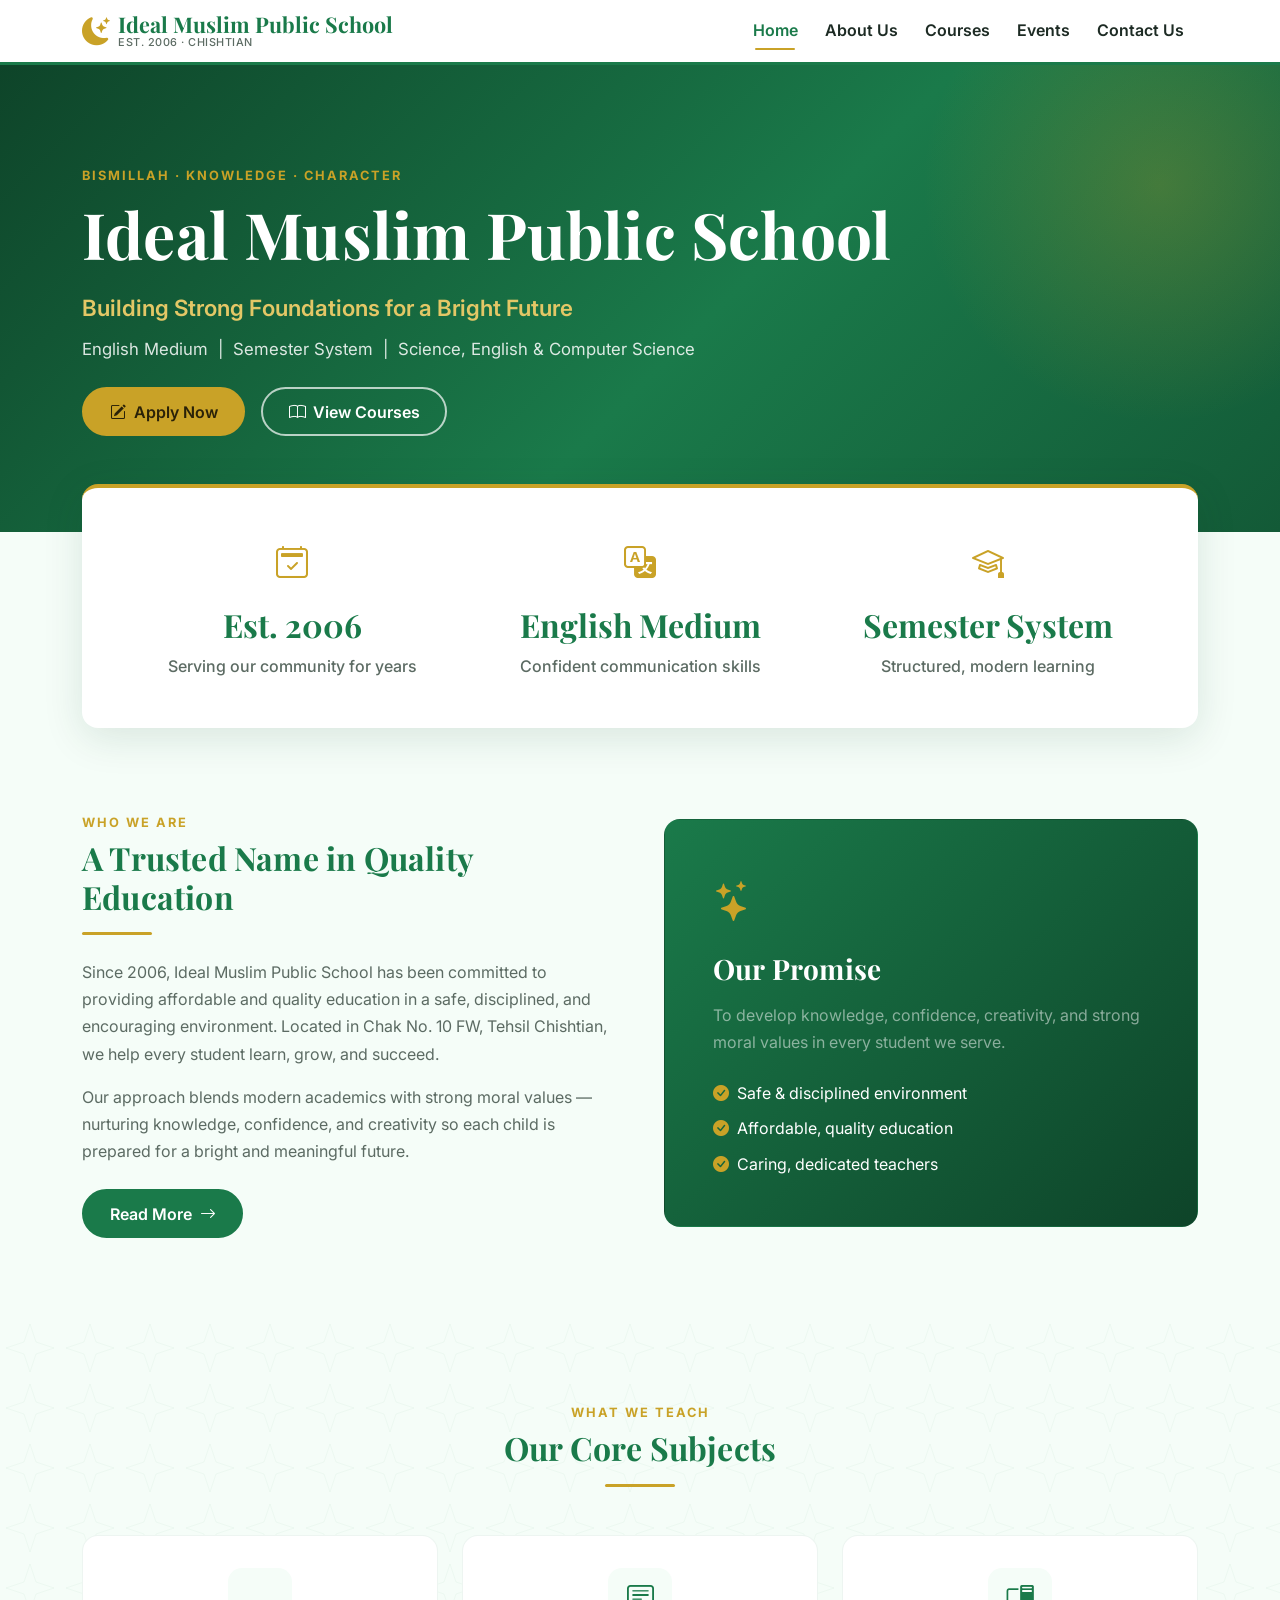
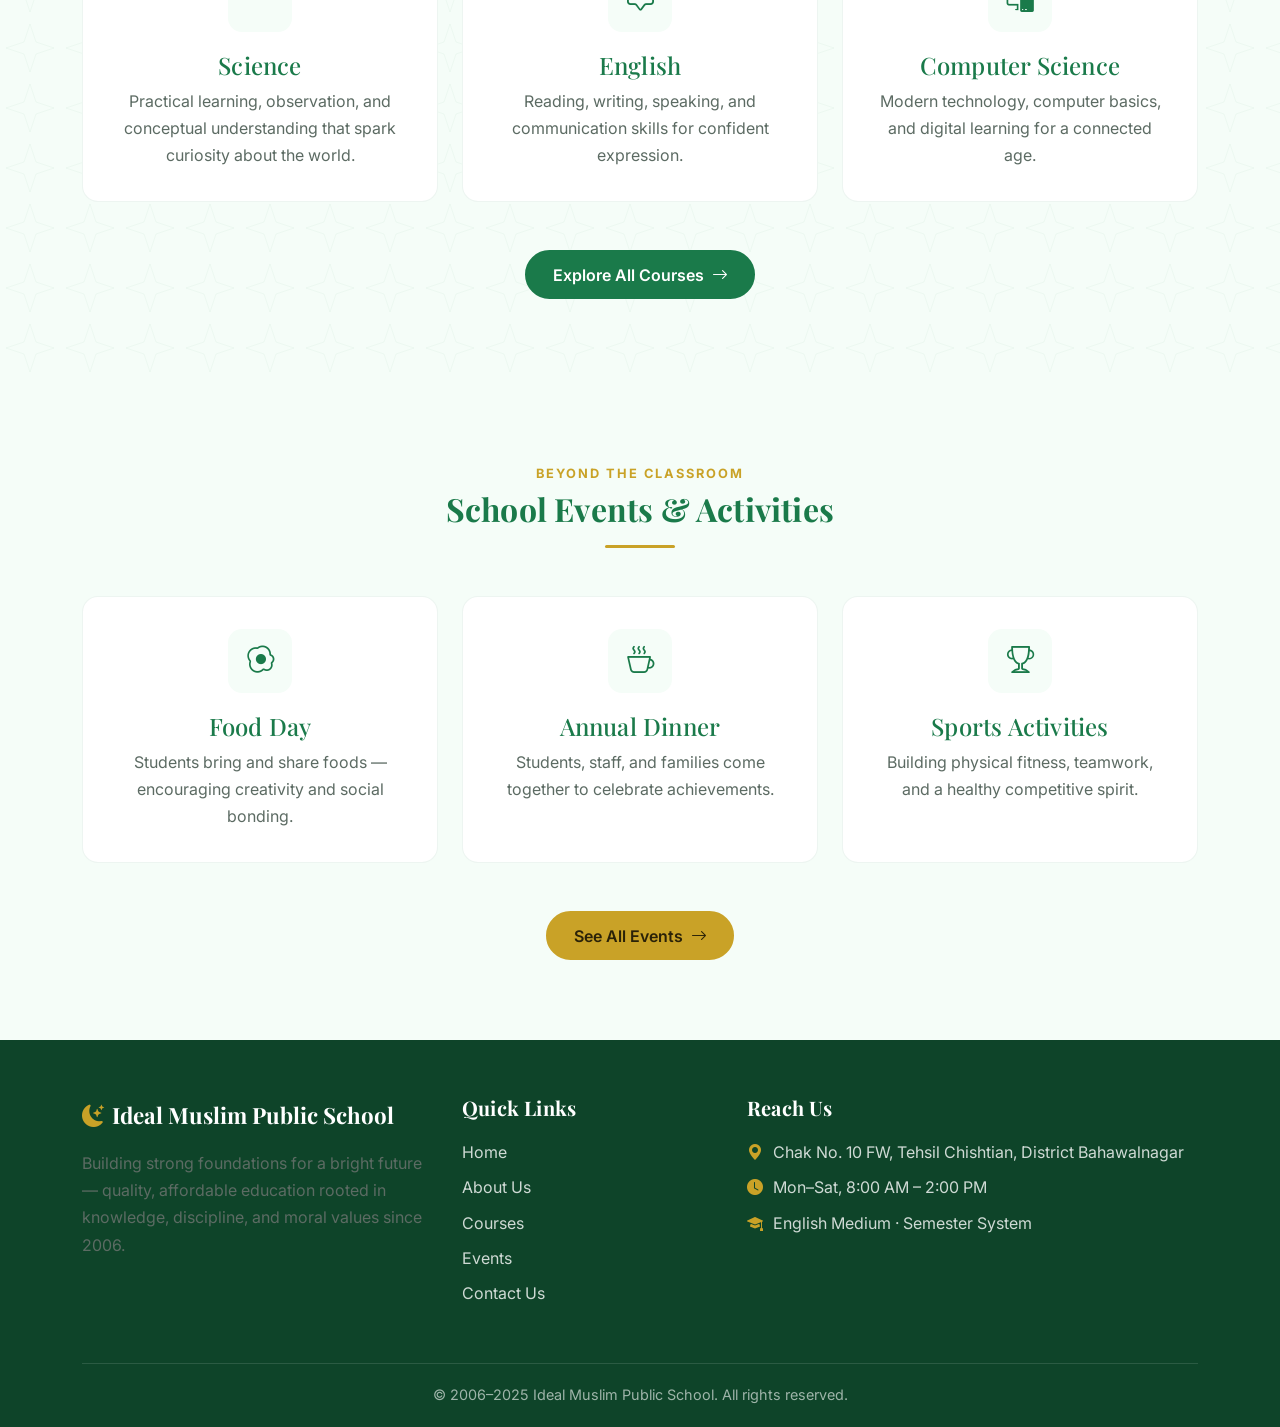
==== commit c411bbdb: "template changed" ====
--- a/index.html
+++ b/index.html
@@ -1,365 +1,234 @@
 <!DOCTYPE html>
 <html lang="en">
-
 <head>
-  <title>Ideal Muslim Public School - Building Strong Foundations for a Bright Future</title>
-  <meta charset="utf-8">
+  <meta charset="UTF-8">
   <meta name="viewport" content="width=device-width, initial-scale=1.0">
-
-  <link href="https://fonts.googleapis.com/css?family=Roboto:300,400,500,700" rel="stylesheet">
-  <link rel="stylesheet" href="css/open-iconic-bootstrap.min.css">
-  <link rel="stylesheet" href="css/animate.css">
-  <link rel="stylesheet" href="css/owl.carousel.min.css">
-  <link rel="stylesheet" href="css/owl.theme.default.min.css">
-  <link rel="stylesheet" href="css/magnific-popup.css">
-  <link rel="stylesheet" href="css/aos.css">
-  <link rel="stylesheet" href="css/ionicons.min.css">
-  <link rel="stylesheet" href="css/bootstrap-datepicker.css">
-  <link rel="stylesheet" href="css/jquery.timepicker.css">
-  <link rel="stylesheet" href="css/flaticon.css">
-  <link rel="stylesheet" href="css/icomoon.css">
-  <link rel="stylesheet" href="css/style.css">
-  <link rel="stylesheet" href="css/theme-modern.css">
+  <title>Ideal Muslim Public School — Building Strong Foundations for a Bright Future</title>
+  <meta name="description" content="Ideal Muslim Public School, Chishtian — affordable, quality English-medium education with a semester system since 2006.">
+
+  <!-- Bootstrap 5.3 -->
+  <link href="https://cdn.jsdelivr.net/npm/bootstrap@5.3.3/dist/css/bootstrap.min.css" rel="stylesheet">
+  <!-- Bootstrap Icons -->
+  <link rel="stylesheet" href="https://cdn.jsdelivr.net/npm/bootstrap-icons@1.11.3/font/bootstrap-icons.min.css">
+  <!-- Google Fonts -->
+  <link rel="preconnect" href="https://fonts.googleapis.com">
+  <link rel="preconnect" href="https://fonts.gstatic.com" crossorigin>
+  <link href="https://fonts.googleapis.com/css2?family=Playfair+Display:wght@500;600;700;800&family=Inter:wght@400;500;600;700&display=swap" rel="stylesheet">
+  <!-- Shared styles -->
+  <link href="style.css" rel="stylesheet">
 </head>
-
 <body>
 
-  <div id="navbar-placeholder"></div>
-
-  <div class="hero-wrap video-hero" style="background-image: url('images/epic_hero_3d.png'); background-attachment:fixed; background-size: cover; background-position: center;">
-    <div class="overlay"></div>
-    <div class="container">
-      <div class="row no-gutters slider-text align-items-center justify-content-center" data-scrollax-parent="true">
-        <div class="col-md-9 ftco-animate text-center">
-          <h1 class="mb-4">Welcome to Ideal Muslim Public School</h1>
-          <p class="mb-4 lead text-white">Building Strong Foundations for a Bright Future<br>
-            <small>English Medium | Semester System | Science, English & Computer Science</small>
-          </p>
-          <p><a href="contact.html" class="btn btn-primary px-4 py-3">Apply Now</a> <a href="course.html"
-              class="btn btn-secondary px-4 py-3">View Courses</a></p>
-        </div>
-      </div>
-    </div>
-  </div>
-
-  <section class="ftco-section">
-    <div class="container">
-      <div class="row">
-        <div class="col-md-4 d-flex align-self-stretch ftco-animate">
-          <div class="media block-6 services p-3 py-4 d-block text-center">
-            <div class="icon d-flex justify-content-center align-items-center mb-3"><span class="flaticon-exam"></span>
+  <!-- ===================== NAVBAR ===================== -->
+  <nav class="navbar navbar-expand-lg navbar-imps py-2">
+    <div class="container">
+      <a class="navbar-brand d-flex align-items-center" href="index.html">
+        <i class="bi bi-moon-stars-fill crescent fs-3 me-2"></i>
+        <span>
+          Ideal Muslim Public School
+          <span class="d-block brand-sub">Est. 2006 · Chishtian</span>
+        </span>
+      </a>
+      <button class="navbar-toggler" type="button" data-bs-toggle="collapse" data-bs-target="#mainNav"
+              aria-controls="mainNav" aria-expanded="false" aria-label="Toggle navigation">
+        <span class="navbar-toggler-icon"></span>
+      </button>
+      <div class="collapse navbar-collapse" id="mainNav">
+        <ul class="navbar-nav ms-auto mb-2 mb-lg-0">
+          <li class="nav-item"><a class="nav-link active" href="index.html">Home</a></li>
+          <li class="nav-item"><a class="nav-link" href="about.html">About Us</a></li>
+          <li class="nav-item"><a class="nav-link" href="courses.html">Courses</a></li>
+          <li class="nav-item"><a class="nav-link" href="events.html">Events</a></li>
+          <li class="nav-item"><a class="nav-link" href="contact.html">Contact Us</a></li>
+        </ul>
+      </div>
+    </div>
+  </nav>
+
+  <!-- ===================== HERO ===================== -->
+  <header class="hero islamic-pattern">
+    <div class="hero-glow"></div>
+    <div class="container">
+      <div class="hero-inner text-center text-lg-start">
+        <div class="row align-items-center">
+          <div class="col-lg-9">
+            <span class="section-eyebrow text-gold">Bismillah · Knowledge · Character</span>
+            <h1 class="mt-2 mb-3">Ideal Muslim Public School</h1>
+            <p class="tagline mb-2">Building Strong Foundations for a Bright Future</p>
+            <p class="subtitle mb-4">English Medium &nbsp;|&nbsp; Semester System &nbsp;|&nbsp; Science, English &amp; Computer Science</p>
+            <div class="d-flex flex-wrap gap-3 justify-content-center justify-content-lg-start">
+              <a href="contact.html" class="btn btn-gold"><i class="bi bi-pencil-square me-2"></i>Apply Now</a>
+              <a href="courses.html" class="btn btn-outline-light-imps"><i class="bi bi-book me-2"></i>View Courses</a>
             </div>
-            <div class="media-body px-3">
-              <h3 class="heading">Quality Education</h3>
-              <p>Committed to nurturing young minds and building strong academic foundations for a successful future.
-              </p>
-            </div>
-          </div>
-        </div>
-        <div class="col-md-4 d-flex align-self-stretch ftco-animate">
-          <div class="media block-6 services p-3 py-4 d-block text-center">
-            <div class="icon d-flex justify-content-center align-items-center mb-3"><span class="flaticon-books"></span>
-            </div>
-            <div class="media-body px-3">
-              <h3 class="heading">Admissions Open</h3>
-              <p>Admissions are open for motivated students who want to learn, grow, and succeed in a disciplined
-                academic environment.</p>
-            </div>
-          </div>
-        </div>
-        <div class="col-md-4 d-flex align-self-stretch ftco-animate">
-          <div class="media block-6 services p-3 py-4 d-block text-center">
-            <div class="icon d-flex justify-content-center align-items-center mb-3"><span
-                class="flaticon-blackboard"></span></div>
-            <div class="media-body px-3">
-              <h3 class="heading">Our Core Subjects</h3>
-              <p>Focusing on Science, English, and Computer Science to shape the future of our students.</p>
-            </div>
-          </div>
-        </div>
-      </div>
-    </div>
-  </section>
-
-  <section class="ftco-section bg-light">
-    <div class="container">
-      <div class="row justify-content-center mb-5 pb-3">
-        <div class="col-md-8 heading-section ftco-animate text-center">
-          <h2 class="mb-4">About Us</h2>
-        </div>
-      </div>
-      <div class="row d-md-flex align-items-center">
-        <div class="col-md-6 ftco-animate">
-          <img src="images/3d_hero.png" alt="School Environment" class="img-fluid rounded shadow" style="width: 100%;">
-        </div>
-        <div class="col-md-6 ftco-animate">
-          <p>Ideal Muslim Public School is a trusted educational institution located in Chak No. 10 FW, Tehsil
-            Chishtian, District Bahawalnagar. Established in 2006, our school has been serving the community with
-            dedication, sincerity, and a mission to provide quality education to every student.</p>
-          <p>We are an English medium, semester system school focused on developing students academically, morally, and
-            socially. Our goal is not only to help students perform well in their studies but also to prepare them to
-            become confident, responsible, and successful individuals in life.</p>
-          <p>At Ideal Muslim Public School, we focus on:</p>
-          <ul>
-            <li>Academic excellence & Character building</li>
-            <li>Discipline and respect</li>
-            <li>Confidence and communication</li>
-            <li>Modern learning values with moral guidance</li>
+          </div>
+        </div>
+      </div>
+    </div>
+  </header>
+
+  <!-- ===================== STATS BAR ===================== -->
+  <section class="container">
+    <div class="stats-bar p-4 p-md-5">
+      <div class="row text-center g-4">
+        <div class="col-md-4 stat-item">
+          <i class="bi bi-calendar2-check fs-2 d-block mb-2"></i>
+          <div class="stat-num">Est. 2006</div>
+          <div class="stat-label">Serving our community for years</div>
+        </div>
+        <div class="col-md-4 stat-item border-start-md">
+          <i class="bi bi-translate fs-2 d-block mb-2"></i>
+          <div class="stat-num">English Medium</div>
+          <div class="stat-label">Confident communication skills</div>
+        </div>
+        <div class="col-md-4 stat-item">
+          <i class="bi bi-mortarboard fs-2 d-block mb-2"></i>
+          <div class="stat-num">Semester System</div>
+          <div class="stat-label">Structured, modern learning</div>
+        </div>
+      </div>
+    </div>
+  </section>
+
+  <!-- ===================== ABOUT PREVIEW ===================== -->
+  <section class="section">
+    <div class="container">
+      <div class="row align-items-center g-5">
+        <div class="col-lg-6">
+          <span class="section-eyebrow">Who We Are</span>
+          <h2 class="section-title mt-1">A Trusted Name in Quality Education</h2>
+          <div class="divider-gold start mb-4"></div>
+          <p>Since 2006, Ideal Muslim Public School has been committed to providing affordable
+            and quality education in a safe, disciplined, and encouraging environment. Located in
+            Chak No. 10 FW, Tehsil Chishtian, we help every student learn, grow, and succeed.</p>
+          <p>Our approach blends modern academics with strong moral values — nurturing knowledge,
+            confidence, and creativity so each child is prepared for a bright and meaningful future.</p>
+          <a href="about.html" class="btn btn-imps mt-2">Read More <i class="bi bi-arrow-right ms-1"></i></a>
+        </div>
+        <div class="col-lg-6">
+          <div class="imps-card bg-green text-white p-5" style="background:linear-gradient(135deg,#1a7a4a,#0e4429);">
+            <i class="bi bi-stars fs-1 text-gold"></i>
+            <h3 class="text-white mt-3 mb-3">Our Promise</h3>
+            <p class="text-white-50 mb-4">To develop knowledge, confidence, creativity, and strong
+              moral values in every student we serve.</p>
+            <ul class="list-unstyled mb-0">
+              <li class="mb-2"><i class="bi bi-check-circle-fill text-gold me-2"></i>Safe &amp; disciplined environment</li>
+              <li class="mb-2"><i class="bi bi-check-circle-fill text-gold me-2"></i>Affordable, quality education</li>
+              <li class="mb-0"><i class="bi bi-check-circle-fill text-gold me-2"></i>Caring, dedicated teachers</li>
+            </ul>
+          </div>
+        </div>
+      </div>
+    </div>
+  </section>
+
+  <!-- ===================== CORE SUBJECTS PREVIEW ===================== -->
+  <section class="section bg-pattern-soft">
+    <div class="container">
+      <div class="text-center mb-5">
+        <span class="section-eyebrow">What We Teach</span>
+        <h2 class="section-title mt-1">Our Core Subjects</h2>
+        <div class="divider-gold"></div>
+      </div>
+      <div class="row g-4">
+        <div class="col-md-4">
+          <div class="imps-card text-center">
+            <span class="card-icon mx-auto"><i class="bi bi-flask"></i></span>
+            <h3 class="h4">Science</h3>
+            <p class="mb-0">Practical learning, observation, and conceptual understanding that spark curiosity about the world.</p>
+          </div>
+        </div>
+        <div class="col-md-4">
+          <div class="imps-card text-center">
+            <span class="card-icon mx-auto"><i class="bi bi-chat-square-text"></i></span>
+            <h3 class="h4">English</h3>
+            <p class="mb-0">Reading, writing, speaking, and communication skills for confident expression.</p>
+          </div>
+        </div>
+        <div class="col-md-4">
+          <div class="imps-card text-center">
+            <span class="card-icon mx-auto"><i class="bi bi-pc-display"></i></span>
+            <h3 class="h4">Computer Science</h3>
+            <p class="mb-0">Modern technology, computer basics, and digital learning for a connected age.</p>
+          </div>
+        </div>
+      </div>
+      <div class="text-center mt-5">
+        <a href="courses.html" class="btn btn-imps">Explore All Courses <i class="bi bi-arrow-right ms-1"></i></a>
+      </div>
+    </div>
+  </section>
+
+  <!-- ===================== EVENTS PREVIEW ===================== -->
+  <section class="section">
+    <div class="container">
+      <div class="text-center mb-5">
+        <span class="section-eyebrow">Beyond the Classroom</span>
+        <h2 class="section-title mt-1">School Events &amp; Activities</h2>
+        <div class="divider-gold"></div>
+      </div>
+      <div class="row g-4">
+        <div class="col-md-4">
+          <div class="imps-card text-center">
+            <span class="card-icon mx-auto"><i class="bi bi-egg-fried"></i></span>
+            <h3 class="h4">Food Day</h3>
+            <p class="mb-0">Students bring and share foods — encouraging creativity and social bonding.</p>
+          </div>
+        </div>
+        <div class="col-md-4">
+          <div class="imps-card text-center">
+            <span class="card-icon mx-auto"><i class="bi bi-cup-hot"></i></span>
+            <h3 class="h4">Annual Dinner</h3>
+            <p class="mb-0">Students, staff, and families come together to celebrate achievements.</p>
+          </div>
+        </div>
+        <div class="col-md-4">
+          <div class="imps-card text-center">
+            <span class="card-icon mx-auto"><i class="bi bi-trophy"></i></span>
+            <h3 class="h4">Sports Activities</h3>
+            <p class="mb-0">Building physical fitness, teamwork, and a healthy competitive spirit.</p>
+          </div>
+        </div>
+      </div>
+      <div class="text-center mt-5">
+        <a href="events.html" class="btn btn-gold">See All Events <i class="bi bi-arrow-right ms-1"></i></a>
+      </div>
+    </div>
+  </section>
+
+  <!-- ===================== FOOTER ===================== -->
+  <footer class="footer-imps">
+    <div class="container">
+      <div class="row g-4">
+        <div class="col-lg-4">
+          <div class="footer-brand mb-3"><i class="bi bi-moon-stars-fill crescent me-2"></i>Ideal Muslim Public School</div>
+          <p>Building strong foundations for a bright future — quality, affordable education rooted in knowledge, discipline, and moral values since 2006.</p>
+        </div>
+        <div class="col-6 col-lg-3">
+          <h5>Quick Links</h5>
+          <ul class="footer-links">
+            <li><a href="index.html">Home</a></li>
+            <li><a href="about.html">About Us</a></li>
+            <li><a href="courses.html">Courses</a></li>
+            <li><a href="events.html">Events</a></li>
+            <li><a href="contact.html">Contact Us</a></li>
           </ul>
         </div>
-      </div>
-    </div>
-  </section>
-
-  <section class="ftco-counter" id="section-counter">
-    <div class="container">
-      <div class="row justify-content-center">
-        <div class="col-md-10">
-          <div class="row">
-            <div class="col-md-3 d-flex justify-content-center counter-wrap ftco-animate">
-              <div class="block-18 text-center pt-5 pb-5">
-                <div class="text">
-                  <strong class="number" data-number="20">10</strong>
-                  <span>Years of Academic Excellence</span>
-                </div>
-              </div>
-            </div>
-            <div class="col-md-3 d-flex justify-content-center counter-wrap ftco-animate">
-              <div class="block-18 text-center pt-5 pb-5">
-                <div class="text">
-                  <strong class="number" data-number="2006">0</strong>
-                  <span>Established</span>
-                </div>
-              </div>
-            </div>
-            <div class="col-md-3 d-flex justify-content-center counter-wrap ftco-animate">
-              <div class="block-18 text-center pt-5 pb-5">
-                <div class="text">
-                  <strong class="counter-value"><span class="number" data-number="700">0</span><b class="counter-suffix">+</b></strong>
-                  <span>Student Strength</span>
-                </div>
-              </div>
-            </div>
-            <div class="col-md-3 d-flex justify-content-center counter-wrap ftco-animate">
-              <div class="block-18 text-center pt-5 pb-5">
-                <div class="text">
-                  <strong class="counter-value"><span class="number" data-number="10000">0</span><b class="counter-suffix">+</b></strong>
-                  <span>Successful Alumni</span>
-                </div>
-              </div>
-            </div>
-          
-          </div>
-        </div>
-      </div>
-    </div>
-  </section>
-
-  <section class="ftco-section position-relative pb-5">
-    <div class="container">
-      <div class="row align-items-stretch">
-        <!-- Mission Strategy Card -->
-        <div class="col-md-6 d-flex ftco-animate mt-4 mt-md-0">
-          <div class="course p-5 text-center w-100 shadow-lg" style="border-radius: 30px; border-top: 8px solid var(--primary); background: #fff;">
-            <div class="icon-wrap d-flex justify-content-center align-items-center mx-auto mb-4" style="width: 90px; height: 90px; border-radius: 50%; background: linear-gradient(135deg, var(--primary), #ffa3d4); box-shadow: 0 10px 25px rgba(224, 78, 159, 0.3);">
-              <span class="flaticon-exam" style="font-size: 3rem; color: #fff;"></span>
-            </div>
-            <h2 class="mb-4" style="font-weight: 700;">Our Mission</h2>
-            <p style="font-size: 1.05rem; color: #4B5563; line-height: 1.8;">Our mission is to provide affordable and quality education in a safe, disciplined, and encouraging environment where every student can learn, grow, and succeed. We are committed to developing knowledge, confidence, creativity, and strong moral values in our students. Through dedicated teaching and personal attention, we aim to build a strong academic foundation and prepare children to face future challenges with honesty, responsibility, determination, and the skills needed to become successful and respectful members of society.</p>
-          </div>
-        </div>
-
-        <!-- Vision Goal Card -->
-        <div class="col-md-6 d-flex ftco-animate mt-4 mt-md-0">
-          <div class="course p-5 text-center w-100 shadow-lg" style="border-radius: 30px; border-top: 8px solid var(--secondary); background: #fff;">
-            <div class="icon-wrap d-flex justify-content-center align-items-center mx-auto mb-4" style="width: 90px; height: 90px; border-radius: 50%; background: linear-gradient(135deg, var(--secondary), #262c76); box-shadow: 0 10px 25px rgba(11, 14, 55, 0.2);">
-              <span class="flaticon-university" style="font-size: 3rem; color: #fff;"></span>
-            </div>
-            <h2 class="mb-4" style="font-weight: 700;">Our Vision</h2>
-            <p style="font-size: 1.05rem; color: #4B5563; line-height: 1.8;">Our vision is to become a leading educational institution recognized for excellence in learning, discipline, character building, and student development. We aspire to nurture young minds by creating a positive and inspiring atmosphere where students feel motivated to achieve their goals. By strengthening their academic foundation and personal growth, we aim to equip them with the knowledge, confidence, values, and life skills necessary for a bright, successful, and meaningful future in an ever-changing and competitive world.</p>
-          </div>
-        </div>
-      </div>
-    </div>
-  </section>
-
-  <section class="ftco-section bg-light">
-    <div class="container">
-      <div class="row justify-content-center mb-5 pb-3">
-        <div class="col-md-7 heading-section ftco-animate text-center">
-          <h2 class="mb-4">Why Choose Ideal Muslim Public School?</h2>
-        </div>
-      </div>
-      <div class="row">
-        <div class="col-md-4 d-flex ftco-animate">
-          <div class="course align-self-stretch text-center p-4">
-            <div class="icon-wrap d-flex justify-content-center align-items-center mx-auto mb-4" style="width: 100px; height: 100px; border-radius: 50%; background: linear-gradient(135deg, var(--secondary), #262c76); box-shadow: 0 15px 30px rgba(11, 14, 55, 0.2);">
-              <span class="flaticon-university" style="font-size: 3.2rem; color: #fff;"></span>
-            </div>
-            <h4 class="mb-3">Established Since 2006</h4>
-            <p>Years of trust and educational excellence in the local community.</p>
-          </div>
-        </div>
-        <div class="col-md-4 d-flex ftco-animate">
-          <div class="course align-self-stretch text-center p-4">
-            <div class="icon-wrap d-flex justify-content-center align-items-center mx-auto mb-4" style="width: 100px; height: 100px; border-radius: 50%; background: linear-gradient(135deg, var(--primary), #ffa3d4); box-shadow: 0 15px 30px rgba(224, 78, 159, 0.3);">
-              <span class="flaticon-books" style="font-size: 3.2rem; color: #fff;"></span>
-            </div>
-            <h4 class="mb-3">English Medium & Semester System</h4>
-            <p>Progressive academic tracking ensuring strong foundations.</p>
-          </div>
-        </div>
-        <div class="col-md-4 d-flex ftco-animate">
-          <div class="course align-self-stretch text-center p-4">
-            <div class="icon-wrap d-flex justify-content-center align-items-center mx-auto mb-4" style="width: 100px; height: 100px; border-radius: 50%; background: linear-gradient(135deg, var(--secondary), #262c76); box-shadow: 0 15px 30px rgba(11, 14, 55, 0.2);">
-              <span class="flaticon-blackboard" style="font-size: 3.2rem; color: #fff;"></span>
-            </div>
-            <h4 class="mb-3">Discipline & Moral Values</h4>
-            <p>Student-centered learning environment with dedicated teaching staff.</p>
-          </div>
-        </div>
-      </div>
-    </div>
-  </section>
-
-  <section class="ftco-section">
-    <div class="container">
-      <div class="row justify-content-center mb-5 pb-3">
-        <div class="col-md-7 heading-section ftco-animate text-center">
-          <span class="subheading">Academics</span>
-          <h2 class="mb-4">Our Core Subjects</h2>
-          <p>At Ideal Muslim Public School, we focus on the subjects that build the strongest academic base for
-            students.</p>
-        </div>
-      </div>
-      <div class="row">
-        <div class="col-md-4 d-flex ftco-animate">
-          <div class="course align-self-stretch">
-            <a href="course.html" class="img" style="background-image: url(images/3d_science.png)"></a>
-            <div class="text p-4">
-              <h3 class="mb-3"><a href="course.html">Science</a></h3>
-              <p>We help students understand the world through practical learning, observation, and conceptual
-                understanding.</p>
-            </div>
-          </div>
-        </div>
-        <div class="col-md-4 d-flex ftco-animate">
-          <div class="course align-self-stretch">
-            <a href="course.html" class="img" style="background-image: url(images/3d_english.png)"></a>
-            <div class="text p-4">
-              <h3 class="mb-3"><a href="course.html">English</a></h3>
-              <p>We develop reading, writing, speaking, and communication skills to prepare students for academic and
-                personal success.</p>
-            </div>
-          </div>
-        </div>
-        <div class="col-md-4 d-flex ftco-animate">
-          <div class="course align-self-stretch">
-            <a href="course.html" class="img" style="background-image: url(images/3d_computer.png)"></a>
-            <div class="text p-4">
-              <h3 class="mb-3"><a href="course.html">Computer Science</a></h3>
-              <p>We introduce students to modern technology, computer basics, and digital learning to help them succeed
-                in today’s world.</p>
-            </div>
-          </div>
-        </div>
-      </div>
-    </div>
-  </section>
-
-  <section class="ftco-section bg-light">
-    <div class="container">
-      <div class="row justify-content-center mb-5 pb-3">
-        <div class="col-md-10 col-lg-10 ftco-animate">
-          <div class="course p-4 p-md-5" style="border-radius: 30px;">
-            <div class="text">
-              <h2 class="mb-4" style="text-align: center;">Our Teachers</h2>
-              <p class="lead" style="font-size: 1.15rem; color: #4B5563;">At Ideal Muslim Public School, our teaching staff is the heart of our institution. We are proud to have dedicated, qualified, and caring teachers who work passionately to shape the future of every child.</p>
-              <p class="lead" style="font-size: 1.15rem; color: #4B5563;">Our teachers do more than just complete the syllabus — they guide, inspire, and nurture students at every step of their educational journey. With patience, discipline, and personal attention, they help children build strong academic skills, good manners, confidence, and a love for learning.</p>
-              <p class="lead" style="font-size: 1.15rem; color: #4B5563;">We believe that every child is unique, and our teachers understand the importance of teaching with kindness, responsibility, and wisdom. They create a classroom environment where students feel safe, respected, motivated, and encouraged to grow.</p>
-              <p class="lead mb-0" style="font-weight: 700; color: var(--primary); font-size: 1.25rem; text-align: center; margin-top: 2rem;">At our school, teaching is not just a profession &mdash; it is a mission to build strong minds, good character, and a bright future.</p>
-            </div>
-          </div>
-        </div>
-      </div>
-    </div>
-  </section>
-
-  <section class="ftco-section">
-    <div class="container">
-      <div class="row justify-content-center mb-5 pb-3">
-        <div class="col-md-7 heading-section ftco-animate text-center">
-          <h2 class="mb-4">Latest Events</h2>
-          <p>At Ideal Muslim Public School, we believe education is not limited to classrooms only. We regularly
-            organize engaging and memorable events for our students.</p>
-        </div>
-      </div>
-      <div class="row">
-        <div class="col-md-4 d-flex ftco-animate">
-          <div class="blog-entry align-self-stretch">
-            <a href="event.html" class="block-20"
-              style="background-image: url('images/3d_food.png'); overflow:hidden; background-size: cover;">
-            </a>
-            <div class="text p-4 d-block">
-              <h3 class="heading mb-4"><a href="event.html">Food Day</a></h3>
-              <p>A fun and exciting event where students bring and share a variety of foods, promoting participation,
-                creativity, and social bonding.</p>
-            </div>
-          </div>
-        </div>
-        <div class="col-md-4 d-flex ftco-animate">
-          <div class="blog-entry align-self-stretch">
-            <a href="event.html" class="block-20"
-              style="background-image: url('images/3d_dinner.png'); overflow:hidden; background-size: cover;">
-            </a>
-            <div class="text p-4 d-block">
-              <h3 class="heading mb-4"><a href="event.html">Annual Dinner</a></h3>
-              <p>A special occasion where students, staff, and families come together to celebrate achievements, unity,
-                and joyful school memories.</p>
-            </div>
-          </div>
-        </div>
-        <div class="col-md-4 d-flex ftco-animate">
-          <div class="blog-entry align-self-stretch">
-            <a href="event.html" class="block-20"
-              style="background-image: url('images/3d_sports.png'); overflow:hidden; background-size: cover;">
-            </a>
-            <div class="text p-4 d-block">
-              <h3 class="heading mb-4"><a href="event.html">Sports Activities</a></h3>
-              <p>We encourage physical fitness and teamwork through sports activities that help students stay active,
-                disciplined, and confident.</p>
-            </div>
-          </div>
-        </div>
-      </div>
-    </div>
-  </section>
-
-  <div id="footer-placeholder"></div>
-
-  <!-- loader -->
-  <div id="ftco-loader" class="show fullscreen"><svg class="circular" width="48px" height="48px">
-      <circle class="path-bg" cx="24" cy="24" r="22" fill="none" stroke-width="4" stroke="#eeeeee" />
-      <circle class="path" cx="24" cy="24" r="22" fill="none" stroke-width="4" stroke-miterlimit="10"
-        stroke="#F96D00" />
-    </svg></div>
-
-  <script src="js/jquery.min.js"></script>
-  <script src="js/jquery-migrate-3.0.1.min.js"></script>
-  <script src="js/popper.min.js"></script>
-  <script src="js/bootstrap.min.js"></script>
-  <script src="js/jquery.easing.1.3.js"></script>
-  <script src="js/jquery.waypoints.min.js"></script>
-  <script src="js/jquery.stellar.min.js"></script>
-  <script src="js/owl.carousel.min.js"></script>
-  <script src="js/jquery.magnific-popup.min.js"></script>
-  <script src="js/aos.js"></script>
-  <script src="js/jquery.animateNumber.min.js"></script>
-  <script src="js/bootstrap-datepicker.js"></script>
-  <script src="js/jquery.timepicker.min.js"></script>
-  <script src="js/scrollax.min.js"></script>
-  <script src="js/main.js"></script>
-
+        <div class="col-6 col-lg-5">
+          <h5>Reach Us</h5>
+          <ul class="footer-links footer-contact">
+            <li><i class="bi bi-geo-alt-fill"></i>Chak No. 10 FW, Tehsil Chishtian, District Bahawalnagar</li>
+            <li><i class="bi bi-clock-fill"></i>Mon–Sat, 8:00 AM – 2:00 PM</li>
+            <li><i class="bi bi-mortarboard-fill"></i>English Medium · Semester System</li>
+          </ul>
+        </div>
+      </div>
+      <div class="footer-bottom text-center">
+        © 2006–2025 Ideal Muslim Public School. All rights reserved.
+      </div>
+    </div>
+  </footer>
+
+  <!-- Bootstrap JS bundle (navbar toggle) -->
+  <script src="https://cdn.jsdelivr.net/npm/bootstrap@5.3.3/dist/js/bootstrap.bundle.min.js"></script>
 </body>
-
-</html>+</html>
--- a/style.css
+++ b/style.css
@@ -0,0 +1,335 @@
+/* ============================================================
+   Ideal Muslim Public School — Shared Stylesheet
+   Palette: deep Islamic green / gold / warm white
+   Fonts: Playfair Display (headings) + Inter (body)
+============================================================ */
+
+:root {
+  --imps-green: #1a7a4a;
+  --imps-green-dark: #135a37;
+  --imps-green-deep: #0e4429;
+  --imps-gold: #c9a227;
+  --imps-gold-soft: #e3c766;
+  --imps-bg: #f5fdf8;
+  --imps-white: #ffffff;
+  --imps-ink: #1d2b24;
+  --imps-muted: #5c6b63;
+}
+
+/* ---------- Base ---------- */
+* { scroll-behavior: smooth; }
+
+body {
+  font-family: 'Inter', system-ui, -apple-system, sans-serif;
+  color: var(--imps-ink);
+  background-color: var(--imps-bg);
+  line-height: 1.7;
+}
+
+h1, h2, h3, h4, h5, .display-font {
+  font-family: 'Playfair Display', Georgia, serif;
+  font-weight: 700;
+  letter-spacing: .2px;
+}
+
+p { color: var(--imps-muted); }
+
+a { text-decoration: none; }
+
+.text-gold { color: var(--imps-gold) !important; }
+.text-green { color: var(--imps-green) !important; }
+.bg-green { background-color: var(--imps-green) !important; }
+.bg-cream { background-color: var(--imps-bg) !important; }
+
+/* ---------- Buttons ---------- */
+.btn-imps {
+  background-color: var(--imps-green);
+  color: #fff;
+  border: 2px solid var(--imps-green);
+  font-weight: 600;
+  padding: .65rem 1.6rem;
+  border-radius: 50px;
+  transition: all .25s ease;
+}
+.btn-imps:hover {
+  background-color: var(--imps-green-dark);
+  border-color: var(--imps-green-dark);
+  color: #fff;
+  transform: translateY(-2px);
+  box-shadow: 0 8px 20px rgba(19, 90, 55, .25);
+}
+
+.btn-gold {
+  background-color: var(--imps-gold);
+  color: #2a2208;
+  border: 2px solid var(--imps-gold);
+  font-weight: 600;
+  padding: .65rem 1.6rem;
+  border-radius: 50px;
+  transition: all .25s ease;
+}
+.btn-gold:hover {
+  background-color: var(--imps-gold-soft);
+  border-color: var(--imps-gold-soft);
+  color: #2a2208;
+  transform: translateY(-2px);
+  box-shadow: 0 8px 20px rgba(201, 162, 39, .3);
+}
+
+.btn-outline-light-imps {
+  background-color: transparent;
+  color: #fff;
+  border: 2px solid rgba(255,255,255,.7);
+  font-weight: 600;
+  padding: .65rem 1.6rem;
+  border-radius: 50px;
+  transition: all .25s ease;
+}
+.btn-outline-light-imps:hover {
+  background-color: #fff;
+  color: var(--imps-green);
+  transform: translateY(-2px);
+}
+
+/* ---------- Navbar ---------- */
+.navbar-imps {
+  background-color: var(--imps-white);
+  border-bottom: 3px solid var(--imps-green);
+  box-shadow: 0 2px 10px rgba(0,0,0,.04);
+}
+.navbar-imps .navbar-brand {
+  font-family: 'Playfair Display', serif;
+  font-weight: 700;
+  color: var(--imps-green);
+  font-size: 1.35rem;
+  line-height: 1.1;
+}
+.navbar-imps .navbar-brand .crescent { color: var(--imps-gold); }
+.navbar-imps .brand-sub {
+  font-family: 'Inter', sans-serif;
+  font-size: .68rem;
+  font-weight: 500;
+  letter-spacing: .5px;
+  color: var(--imps-muted);
+  text-transform: uppercase;
+}
+.navbar-imps .nav-link {
+  font-weight: 600;
+  color: var(--imps-ink);
+  margin: 0 .35rem;
+  position: relative;
+}
+.navbar-imps .nav-link:hover,
+.navbar-imps .nav-link.active {
+  color: var(--imps-green);
+}
+.navbar-imps .nav-link.active::after {
+  content: "";
+  position: absolute;
+  left: .65rem; right: .65rem; bottom: 2px;
+  height: 2px;
+  background: var(--imps-gold);
+  border-radius: 2px;
+}
+
+/* ---------- Islamic star pattern (hero texture) ---------- */
+.islamic-pattern {
+  background-image: url("data:image/svg+xml,%3Csvg xmlns='http://www.w3.org/2000/svg' width='80' height='80' viewBox='0 0 80 80'%3E%3Cg fill='none' stroke='%23ffffff' stroke-opacity='0.10' stroke-width='1.2'%3E%3Cpath d='M40 8 L48 32 L72 40 L48 48 L40 72 L32 48 L8 40 L32 32 Z'/%3E%3Cpath d='M40 20 L45 35 L60 40 L45 45 L40 60 L35 45 L20 40 L35 35 Z'/%3E%3Ccircle cx='40' cy='40' r='3'/%3E%3C/g%3E%3C/svg%3E");
+  background-size: 80px 80px;
+}
+
+/* ---------- Hero (home) ---------- */
+.hero {
+  position: relative;
+  background: linear-gradient(135deg, var(--imps-green-deep) 0%, var(--imps-green) 55%, var(--imps-green-dark) 100%);
+  color: #fff;
+  overflow: hidden;
+}
+.hero .hero-inner { position: relative; z-index: 2; padding: 6rem 0; }
+.hero h1 { color: #fff; font-size: clamp(2.4rem, 5vw, 4rem); }
+.hero .tagline { color: var(--imps-gold-soft); font-size: 1.4rem; font-weight: 600; }
+.hero .subtitle { color: rgba(255,255,255,.85); font-size: 1.05rem; }
+.hero-glow {
+  position: absolute;
+  width: 480px; height: 480px;
+  background: radial-gradient(circle, rgba(201,162,39,.25) 0%, transparent 70%);
+  border-radius: 50%;
+  top: -120px; right: -120px;
+  z-index: 1;
+}
+
+/* ---------- Page banner (inner pages) ---------- */
+.page-banner {
+  position: relative;
+  background: linear-gradient(135deg, var(--imps-green-deep) 0%, var(--imps-green) 100%);
+  color: #fff;
+  overflow: hidden;
+}
+.page-banner .banner-inner { position: relative; z-index: 2; padding: 4.5rem 0; }
+.page-banner h1 { color: #fff; font-size: clamp(2rem, 4vw, 3rem); }
+.page-banner .breadcrumb-imps a { color: var(--imps-gold-soft); }
+.page-banner .breadcrumb-imps span { color: rgba(255,255,255,.7); }
+
+/* ---------- Stats bar ---------- */
+.stats-bar {
+  background: var(--imps-white);
+  border-top: 4px solid var(--imps-gold);
+  margin-top: -3rem;
+  position: relative;
+  z-index: 3;
+  border-radius: 16px;
+  box-shadow: 0 10px 40px rgba(14, 68, 41, .12);
+}
+.stat-item .stat-num {
+  font-family: 'Playfair Display', serif;
+  font-size: 2rem;
+  font-weight: 700;
+  color: var(--imps-green);
+}
+.stat-item .stat-label { color: var(--imps-muted); font-weight: 500; }
+.stat-item i { color: var(--imps-gold); }
+
+/* ---------- Section helpers ---------- */
+.section { padding: 5rem 0; }
+.section-title { color: var(--imps-green); margin-bottom: .5rem; }
+.section-eyebrow {
+  color: var(--imps-gold);
+  font-weight: 700;
+  letter-spacing: 2px;
+  text-transform: uppercase;
+  font-size: .8rem;
+}
+.divider-gold {
+  width: 70px; height: 3px;
+  background: var(--imps-gold);
+  border-radius: 3px;
+  margin: 1rem auto 0;
+}
+.divider-gold.start { margin-left: 0; }
+
+/* ---------- Cards ---------- */
+.imps-card {
+  background: #fff;
+  border: 1px solid rgba(26,122,74,.08);
+  border-radius: 16px;
+  padding: 2rem;
+  height: 100%;
+  transition: all .3s ease;
+}
+.imps-card:hover {
+  transform: translateY(-6px);
+  box-shadow: 0 16px 40px rgba(14, 68, 41, .12);
+  border-color: rgba(201,162,39,.4);
+}
+.card-icon {
+  width: 64px; height: 64px;
+  border-radius: 14px;
+  display: inline-flex;
+  align-items: center;
+  justify-content: center;
+  font-size: 1.7rem;
+  background: var(--imps-bg);
+  color: var(--imps-green);
+  margin-bottom: 1.2rem;
+}
+.imps-card:hover .card-icon {
+  background: var(--imps-green);
+  color: #fff;
+}
+.imps-card h3, .imps-card h4 { color: var(--imps-green); }
+
+/* feature blocks (about) */
+.feature-block { text-align: center; padding: 1.5rem; }
+.feature-block .feature-icon {
+  width: 80px; height: 80px;
+  border-radius: 50%;
+  background: linear-gradient(135deg, var(--imps-green) 0%, var(--imps-green-dark) 100%);
+  color: #fff;
+  display: inline-flex;
+  align-items: center;
+  justify-content: center;
+  font-size: 2rem;
+  margin-bottom: 1rem;
+  box-shadow: 0 8px 20px rgba(19,90,55,.2);
+}
+
+/* mission / vision cards */
+.mv-card {
+  border-radius: 16px;
+  padding: 2.5rem;
+  height: 100%;
+  color: #fff;
+}
+.mv-card .mv-icon {
+  width: 70px; height: 70px;
+  border-radius: 14px;
+  display: inline-flex; align-items: center; justify-content: center;
+  font-size: 2rem; margin-bottom: 1.2rem;
+}
+.mv-mission { background: linear-gradient(135deg, var(--imps-green) 0%, var(--imps-green-deep) 100%); }
+.mv-vision  { background: linear-gradient(135deg, var(--imps-gold) 0%, #a8841d 100%); }
+.mv-card h3 { color: #fff; }
+.mv-card p { color: rgba(255,255,255,.9); }
+.mv-mission .mv-icon { background: rgba(255,255,255,.15); color: var(--imps-gold-soft); }
+.mv-vision .mv-icon  { background: rgba(255,255,255,.2); color: #fff; }
+
+/* ---------- Contact ---------- */
+.map-placeholder {
+  background: #e7ece9;
+  border: 2px dashed #b9c7bf;
+  border-radius: 14px;
+  min-height: 220px;
+  display: flex;
+  flex-direction: column;
+  align-items: center;
+  justify-content: center;
+  color: var(--imps-muted);
+}
+.contact-info-item i {
+  color: var(--imps-green);
+  font-size: 1.3rem;
+  margin-right: .75rem;
+}
+.form-control:focus {
+  border-color: var(--imps-green);
+  box-shadow: 0 0 0 .2rem rgba(26,122,74,.15);
+}
+.form-label { font-weight: 600; color: var(--imps-ink); }
+
+/* ---------- Footer ---------- */
+.footer-imps {
+  background: var(--imps-green-deep);
+  color: rgba(255,255,255,.8);
+  padding-top: 3.5rem;
+}
+.footer-imps h5 {
+  color: #fff;
+  font-family: 'Playfair Display', serif;
+  margin-bottom: 1.2rem;
+}
+.footer-imps .footer-brand {
+  font-family: 'Playfair Display', serif;
+  font-size: 1.4rem;
+  color: #fff;
+  font-weight: 700;
+}
+.footer-imps .footer-brand .crescent { color: var(--imps-gold); }
+.footer-imps a { color: rgba(255,255,255,.8); transition: color .2s; }
+.footer-imps a:hover { color: var(--imps-gold-soft); }
+.footer-imps .footer-links li { margin-bottom: .5rem; list-style: none; }
+.footer-imps .footer-links { padding-left: 0; }
+.footer-imps .footer-contact i { color: var(--imps-gold); margin-right: .6rem; }
+.footer-bottom {
+  border-top: 1px solid rgba(255,255,255,.12);
+  margin-top: 2.5rem;
+  padding: 1.2rem 0;
+  font-size: .9rem;
+  color: rgba(255,255,255,.6);
+}
+
+/* ---------- Misc ---------- */
+.lead-intro { font-size: 1.08rem; }
+.bg-pattern-soft {
+  background-color: var(--imps-bg);
+  background-image: url("data:image/svg+xml,%3Csvg xmlns='http://www.w3.org/2000/svg' width='60' height='60' viewBox='0 0 60 60'%3E%3Cg fill='none' stroke='%231a7a4a' stroke-opacity='0.04' stroke-width='1'%3E%3Cpath d='M30 6 L36 24 L54 30 L36 36 L30 54 L24 36 L6 30 L24 24 Z'/%3E%3C/g%3E%3C/svg%3E");
+}
